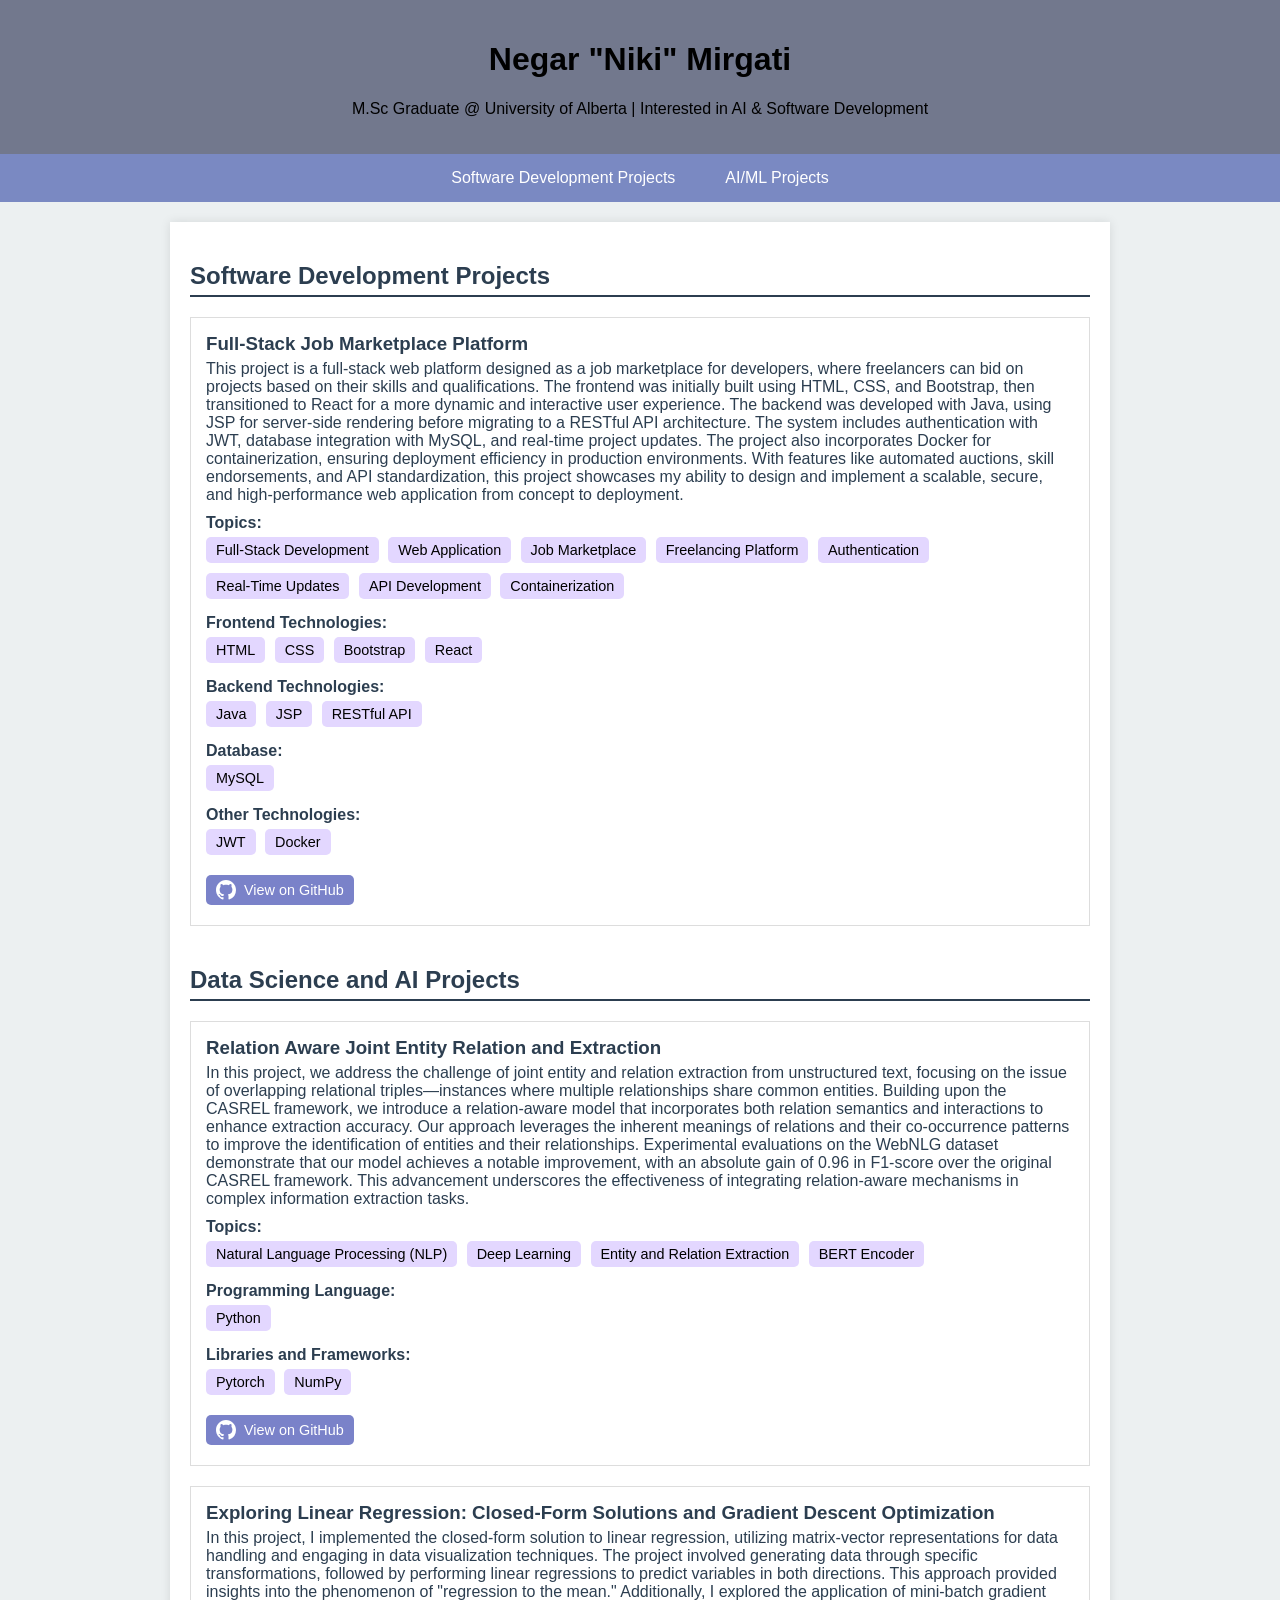
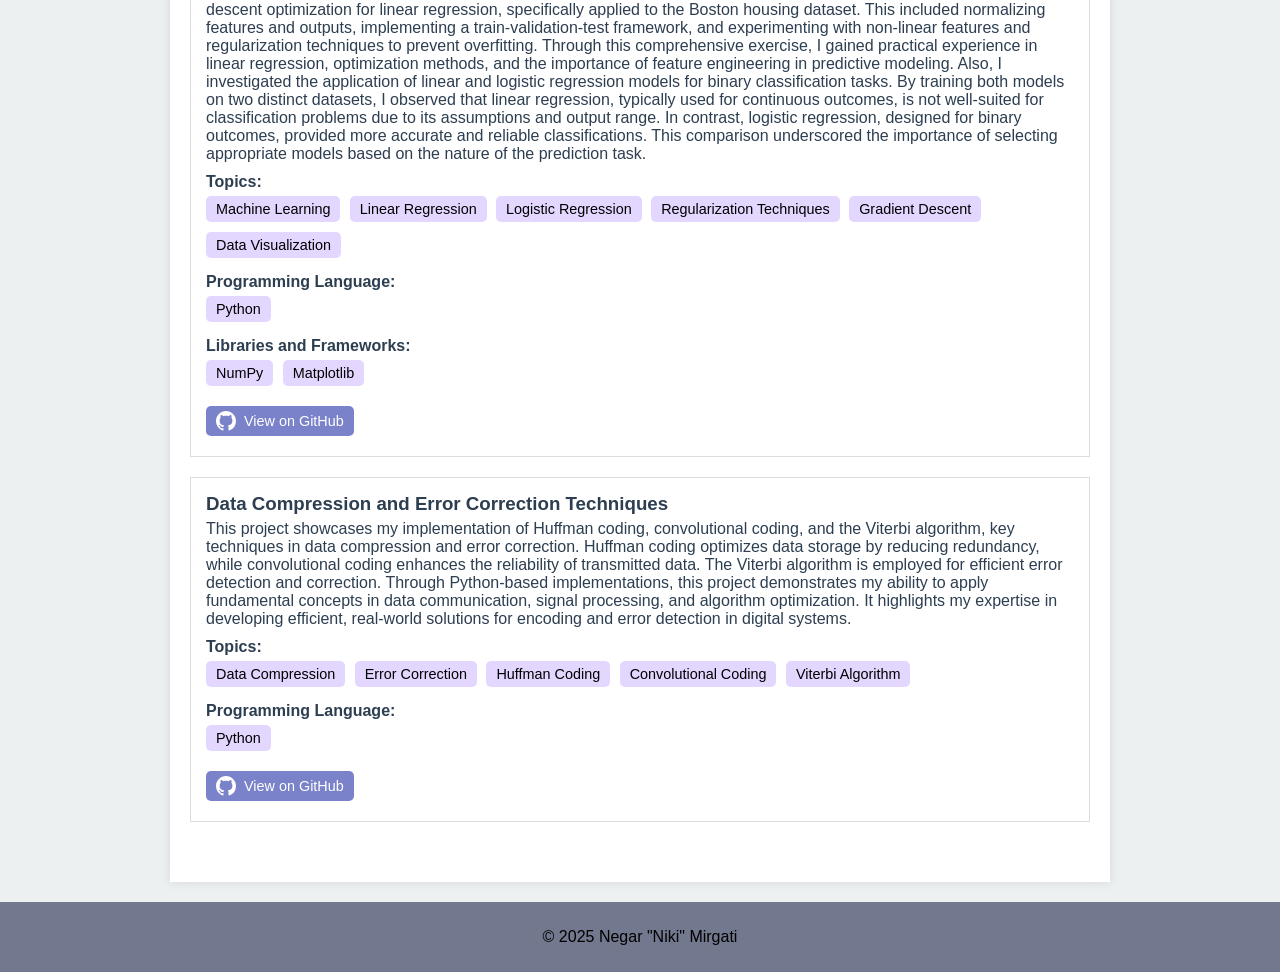
==== index.html @ 9c39ebf2 "Add more description to ML project" ====
<!DOCTYPE html>
<html lang="en">
<link rel="stylesheet" type="text/css" href="css/style.css">
<head>
    <meta charset="UTF-8">
    <meta name="viewport" content="width=device-width, initial-scale=1.0">
    <title>Negar "Niki" Mirgati - Portfolio</title>
</head>
<body>
    <header>
        <h1>Negar "Niki" Mirgati</h1>
        <p>M.Sc Graduate @ University of Alberta | Interested in AI & Software Development</p>
    </header>
    <nav>
        <a href="#software-development">Software Development Projects</a>
        <a href="#ai-ml">AI/ML Projects</a>
    </nav>
    <div class="container" id="software-development">
        <div class="category">
            <h2>Software Development Projects</h2>
            <!-- Full-Stack Job Marketplace Platform Project -->
            <div class="project">
                <h3>Full-Stack Job Marketplace Platform</h3>
                <p>This project is a full-stack web platform designed as a job marketplace for developers, where freelancers can bid on projects based on their skills and qualifications. The frontend was initially built using HTML, CSS, and Bootstrap, then transitioned to React for a more dynamic and interactive user experience. The backend was developed with Java, using JSP for server-side rendering before migrating to a RESTful API architecture. The system includes authentication with JWT, database integration with MySQL, and real-time project updates. The project also incorporates Docker for containerization, ensuring deployment efficiency in production environments. With features like automated auctions, skill endorsements, and API standardization, this project showcases my ability to design and implement a scalable, secure, and high-performance web application from concept to deployment.</p>
                <div class="tags">
                    <div class="tag-category">Topics:</div>
                    <span class="tag">Full-Stack Development</span>
                    <span class="tag">Web Application</span>
                    <span class="tag">Job Marketplace</span>
                    <span class="tag">Freelancing Platform</span>
                    <span class="tag">Authentication</span>
                    <span class="tag">Real-Time Updates</span>
                    <span class="tag">API Development</span>
                    <span class="tag">Containerization</span>
                </div>
                <div class="tags">
                    <div class="tag-category">Frontend Technologies:</div>
                    <span class="tag">HTML</span>
                    <span class="tag">CSS</span>
                    <span class="tag">Bootstrap</span>
                    <span class="tag">React</span>
                </div>
                <div class="tags">
                    <div class="tag-category">Backend Technologies:</div>
                    <span class="tag">Java</span>
                    <span class="tag">JSP</span>
                    <span class="tag">RESTful API</span>
                </div>
                <div class="tags">
                    <div class="tag-category">Database:</div>
                    <span class="tag">MySQL</span>
                </div>
                <div class="tags">
                    <div class="tag-category">Other Technologies:</div>
                    <span class="tag">JWT</span>
                    <span class="tag">Docker</span>
                </div>
                <p>
                    <button class="github-button" onclick="window.open('https://github.com/NegarMirgati/JobOonja_Webapp', '_blank')">
                        <svg class="github-icon" xmlns="http://www.w3.org/2000/svg" viewBox="0 0 16 16" aria-hidden="true">
                            <path d="M8 0C3.58 0 0 3.58 0 8c0 3.54 2.29 6.53 5.47 7.59.4.07.55-.17.55-.38 0-.19-.01-.82-.01-1.49-2.01.37-2.53-.49-2.69-.94-.09-.23-.48-.94-.82-1.13-.28-.15-.68-.52-.01-.53.63-.01 1.08.58 1.23.82.72 1.21 1.87.87 2.33.66.07-.52.28-.87.51-1.07-1.78-.2-3.64-.89-3.64-3.95 0-.87.31-1.59.82-2.15-.08-.2-.36-1.02.08-2.12 0 0 .67-.21 2.2.82.64-.18 1.32-.27 2-.27s1.36.09 2 .27c1.53-1.04 2.2-.82 2.2-.82.44 1.1.16 1.92.08 2.12.51.56.82 1.27.82 2.15 0 3.07-1.87 3.75-3.65 3.95.29.25.54.73.54 1.48 0 1.07-.01 1.93-.01 2.2 0 .21.15.46.55.38A8.013 8.013 0 0016 8c0-4.42-3.58-8-8-8z"></path>
                        </svg>
                        View on GitHub
                    </button>
                </p>
            </div>
            <!-- Add more Software Development projects as needed -->
        </div>
        <div class="category" id="ai-ml">
            <h2>Data Science and AI Projects</h2>
            <div class="project">
                <h3>Relation Aware Joint Entity Relation and Extraction</h3>
                <p>In this project, we address the challenge of joint entity and relation extraction from unstructured text, focusing on the issue of overlapping relational triples—instances where multiple relationships share common entities. Building upon the CASREL framework, we introduce a relation-aware model that incorporates both relation semantics and interactions to enhance extraction accuracy. Our approach leverages the inherent meanings of relations and their co-occurrence patterns to improve the identification of entities and their relationships. Experimental evaluations on the WebNLG dataset demonstrate that our model achieves a notable improvement, with an absolute gain of 0.96 in F1-score over the original CASREL framework. This advancement underscores the effectiveness of integrating relation-aware mechanisms in complex information extraction tasks.</p>
                <div class="tags">
                    <div class="tag-category">Topics:</div>
                    <span class="tag">Natural Language Processing (NLP)</span>
                    <span class="tag">Deep Learning</span>
                    <span class="tag">Entity and Relation Extraction</span>
                    <span class="tag">BERT Encoder</span>
                </div>
                <div class="tags">
                    <div class="tag-category">Programming Language:</div>
                    <span class="tag">Python</span>
                </div>
                <div class="tags">
                    <div class="tag-category">Libraries and Frameworks:</div>
                    <span class="tag">Pytorch</span>
                    <span class="tag">NumPy</span>
                </div>
                <p>
                    <button class="github-button" onclick="window.open('https://github.com/MhmDSmdi/Relation-Aware-Joint-Entity-Detection-and-Relation-Extraction', '_blank')">
                        <svg class="github-icon" xmlns="http://www.w3.org/2000/svg" viewBox="0 0 16 16" aria-hidden="true">
                            <path d="M8 0C3.58 0 0 3.58 0 8c0 3.54 2.29 6.53 5.47 7.59.4.07.55-.17.55-.38 0-.19-.01-.82-.01-1.49-2.01.37-2.53-.49-2.69-.94-.09-.23-.48-.94-.82-1.13-.28-.15-.68-.52-.01-.53.63-.01 1.08.58 1.23.82.72 1.21 1.87.87 2.33.66.07-.52.28-.87.51-1.07-1.78-.2-3.64-.89-3.64-3.95 0-.87.31-1.59.82-2.15-.08-.2-.36-1.02.08-2.12 0 0 .67-.21 2.2.82.64-.18 1.32-.27 2-.27s1.36.09 2 .27c1.53-1.04 2.2-.82 2.2-.82.44 1.1.16 1.92.08 2.12.51.56.82 1.27.82 2.15 0 3.07-1.87 3.75-3.65 3.95.29.25.54.73.54 1.48 0 1.07-.01 1.93-.01 2.2 0 .21.15.46.55.38A8.013 8.013 0 0016 8c0-4.42-3.58-8-8-8z"></path>
                        </svg>
                        View on GitHub
                    </button>
                </p>
            </div>
            <div class="project">
                <h3>Exploring Linear Regression: Closed-Form Solutions and Gradient Descent Optimization</h3>
                <p>In this project, I implemented the closed-form solution to linear regression, utilizing matrix-vector representations for data handling and engaging in data visualization techniques. The project involved generating data through specific transformations, followed by performing linear regressions to predict variables in both directions. This approach provided insights into the phenomenon of "regression to the mean." Additionally, I explored the application of mini-batch gradient descent optimization for linear regression, specifically applied to the Boston housing dataset. This included normalizing features and outputs, implementing a train-validation-test framework, and experimenting with non-linear features and regularization techniques to prevent overfitting. Through this comprehensive exercise, I gained practical experience in linear regression, optimization methods, and the importance of feature engineering in predictive modeling.

                Also, I investigated the application of linear and logistic regression models for binary classification tasks. By training both models on two distinct datasets, I observed that linear regression, typically used for continuous outcomes, is not well-suited for classification problems due to its assumptions and output range. In contrast, logistic regression, designed for binary outcomes, provided more accurate and reliable classifications. This comparison underscored the importance of selecting appropriate models based on the nature of the prediction task. 

                </p>
                <div class="tags">
                    <div class="tag-category">Topics:</div>
                    <span class="tag"> Machine Learning </span>
                    <span class="tag">Linear Regression</span>
                    <span class="tag">Logistic Regression</span>
                    <span class="tag">Regularization Techniques</span>
                    <span class="tag">Gradient Descent</span>
                    <span class="tag">Data Visualization</span>
                </div>
                <div class="tags">
                    <div class="tag-category">Programming Language:</div>
                    <span class="tag">Python</span>
                </div>
                <div class="tags">
                    <div class="tag-category">Libraries and Frameworks:</div>
                    <span class="tag">NumPy</span>
                    <span class="tag">Matplotlib</span>
                </div>
                <p>
                    <button class="github-button" onclick="window.open('https://github.com/NegarMirgati/CMPUT-566-Assingments/', '_blank')">
                        <svg class="github-icon" xmlns="http://www.w3.org/2000/svg" viewBox="0 0 16 16" aria-hidden="true">
                            <path d="M8 0C3.58 0 0 3.58 0 8c0 3.54 2.29 6.53 5.47 7.59.4.07.55-.17.55-.38 0-.19-.01-.82-.01-1.49-2.01.37-2.53-.49-2.69-.94-.09-.23-.48-.94-.82-1.13-.28-.15-.68-.52-.01-.53.63-.01 1.08.58 1.23.82.72 1.21 1.87.87 2.33.66.07-.52.28-.87.51-1.07-1.78-.2-3.64-.89-3.64-3.95 0-.87.31-1.59.82-2.15-.08-.2-.36-1.02.08-2.12 0 0 .67-.21 2.2.82.64-.18 1.32-.27 2-.27s1.36.09 2 .27c1.53-1.04 2.2-.82 2.2-.82.44 1.1.16 1.92.08 2.12.51.56.82 1.27.82 2.15 0 3.07-1.87 3.75-3.65 3.95.29.25.54.73.54 1.48 0 1.07-.01 1.93-.01 2.2 0 .21.15.46.55.38A8.013 8.013 0 0016 8c0-4.42-3.58-8-8-8z"></path>
                        </svg>
                        View on GitHub
                    </button>
                </p>
            </div>
            <!-- Data Compression and Error Correction Techniques Project -->
            <div class="project">
                <h3>Data Compression and Error Correction Techniques</h3>
                <p>This project showcases my implementation of Huffman coding, convolutional coding, and the Viterbi algorithm, key techniques in data compression and error correction. Huffman coding optimizes data storage by reducing redundancy, while convolutional coding enhances the reliability of transmitted data. The Viterbi algorithm is employed for efficient error detection and correction. Through Python-based implementations, this project demonstrates my ability to apply fundamental concepts in data communication, signal processing, and algorithm optimization. It highlights my expertise in developing efficient, real-world solutions for encoding and error detection in digital systems.</p>
                <div class="tags">
                    <div class="tag-category">Topics:</div>
                    <span class="tag">Data Compression</span>
                    <span class="tag">Error Correction</span>
                    <span class="tag">Huffman Coding</span>
                    <span class="tag">Convolutional Coding</span>
                    <span class="tag">Viterbi Algorithm</span>
                </div>
                <div class="tags">
                    <div class="tag-category">Programming Language:</div>
                    <span class="tag">Python</span>
                </div>
                <p>
                    <button class="github-button" onclick="window.open('https://github.com/NegarMirgati/CodingAndErrorDetection', '_blank')">
                        <svg class="github-icon" xmlns="http://www.w3.org/2000/svg" viewBox="0 0 16 16" aria-hidden="true">
                            <path d="M8 0C3.58 0 0 3.58 0 8c0 3.54 2.29 6.53 5.47 7.59.4.07.55-.17.55-.38 0-.19-.01-.82-.01-1.49-2.01.37-2.53-.49-2.69-.94-.09-.23-.48-.94-.82-1.13-.28-.15-.68-.52-.01-.53.63-.01 1.08.58 1.23.82.72 1.21 1.87.87 2.33.66.07-.52.28-.87.51-1.07-1.78-.2-3.64-.89-3.64-3.95 0-.87.31-1.59.82-2.15-.08-.2-.36-1.02.08-2.12 0 0 .67-.21 2.2.82.64-.18 1.32-.27 2-.27s1.36.09 2 .27c1.53-1.04 2.2-.82 2.2-.82.44 1.1.16 1.92.08 2.12.51.56.82 1.27.82 2.15 0 3.07-1.87 3.75-3.65 3.95.29.25.54.73.54 1.48 0 1.07-.01 1.93-.01 2.2 0 .21.15.46.55.38A8.013 8.013 0 0016 8c0-4.42-3.58-8-8-8z"></path>
                        </svg>
                        View on GitHub
                    </button>
                </p>
            </div>
            <!-- Add more Data Science and AI projects as needed -->
        </div>
    </div>
    <footer>
        <p>&copy; 2025 Negar "Niki" Mirgati</p>
    </footer>
</body>
---- css/style.css ----
:root {
    --primary-color: #2c3e50; /* Dark Blue */
    --secondary-color: #fffff; 
    --accent-color: #7a892c; /* Ebony */
    --background-color: #ecf0f1; /* Light Gray */
    --text-color: #2c3e50; /* Dark Blue */
    --header-background-color: #72788d; /* Darker Blue */
    --footer-background-color: #72788d; /* Dark Blue */
    --project-background: #ffffff; /* White */
    --tag-background: #e3d7ff; /* Teal */
    --tag-text-color: #000000; /* White */
}

body {
    font-family: Arial, sans-serif;
    margin: 0;
    padding: 0;
    background-color: var(--background-color);
    color: var(--text-color);
}
header {
    background-color: var(--header-background-color);
    color: var(--tag-text-color);
    text-align: center;
    padding: 20px;
}
nav {
    background-color: #7a89c2;
    color: white;
    display: flex;
    justify-content: center;
    padding: 10px;
}
nav a {
    color: white;
    text-decoration: none;
    margin: 0 15px;
    padding: 5px 10px;
    border-radius: 5px;
    transition: background-color 0.3s;
}
nav a:hover {
    background-color: #555;
}
.container {
    max-width: 900px;
    margin: 20px auto;
    padding: 20px;
    background-color: var(--project-background);
    box-shadow: 0px 0px 10px rgba(0, 0, 0, 0.1);
}
.category {
    margin-bottom: 40px;
}
.category h2 {
    border-bottom: 2px solid var(--primary-color);
    padding-bottom: 5px;
    color: var(--primary-color);
}
.project {
    margin-bottom: 20px;
    padding: 15px;
    border: 1px solid #ddd;
    background-color: var(--project-background);
}
.project h3 {
    margin: 0;
    color: var(--primary-color);
}
.project p {
    margin: 5px 0;
}
.tags {
    margin: 10px 0;
}
.tag-category {
    font-weight: bold;
    margin-top: 10px;
    color: var(--secondary-color);
}
.tag {
    display: inline-block;
    background-color: var(--tag-background);
    color: var(--tag-text-color);
    padding: 5px 10px;
    margin: 5px 5px 5px 0;
    border-radius: 5px;
    font-size: 0.9em;
}
footer {
    background-color: var(--footer-background-color);
    color: var(--tag-text-color);
    text-align: center;
    padding: 10px;
    margin-top: 20px;
}
a {
    color: var(--accent-color);
    text-decoration: none;
}
a:hover {
    text-decoration: underline;
}
.github-button {
    display: inline-flex;
    align-items: center;
    background-color: #7a82c9; /* Custom color */
    color: #ffffff; /* White text */
    border: none;
    padding: 5px 10px;
    margin-top: 5px;
    border-radius: 5px;
    font-size: 0.9em;
    cursor: pointer;
    transition: background-color 0.3s ease;
}

.github-button:hover {
    background-color: #5e66a3; /* Slightly darker shade for hover effect */
}

.github-icon {
    width: 20px;
    height: 20px;
    margin-right: 8px;
    fill: currentColor;
}
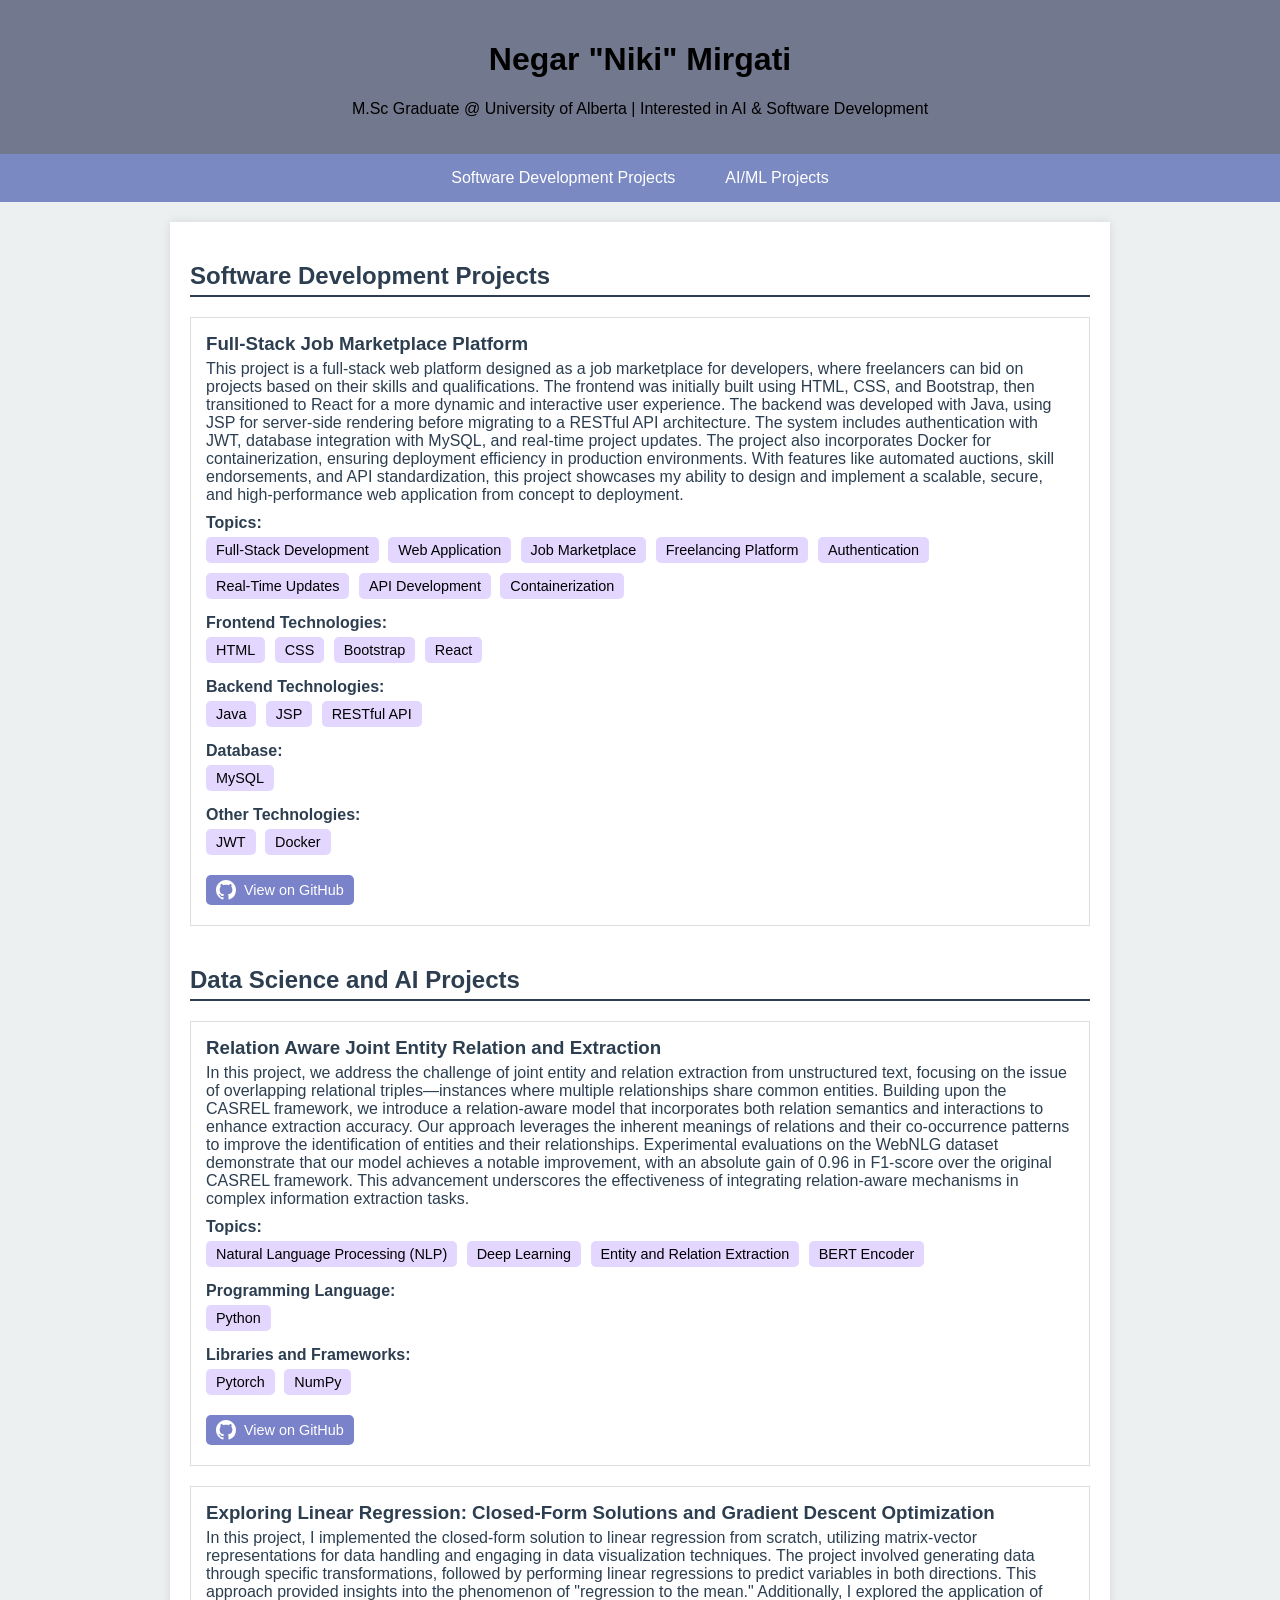
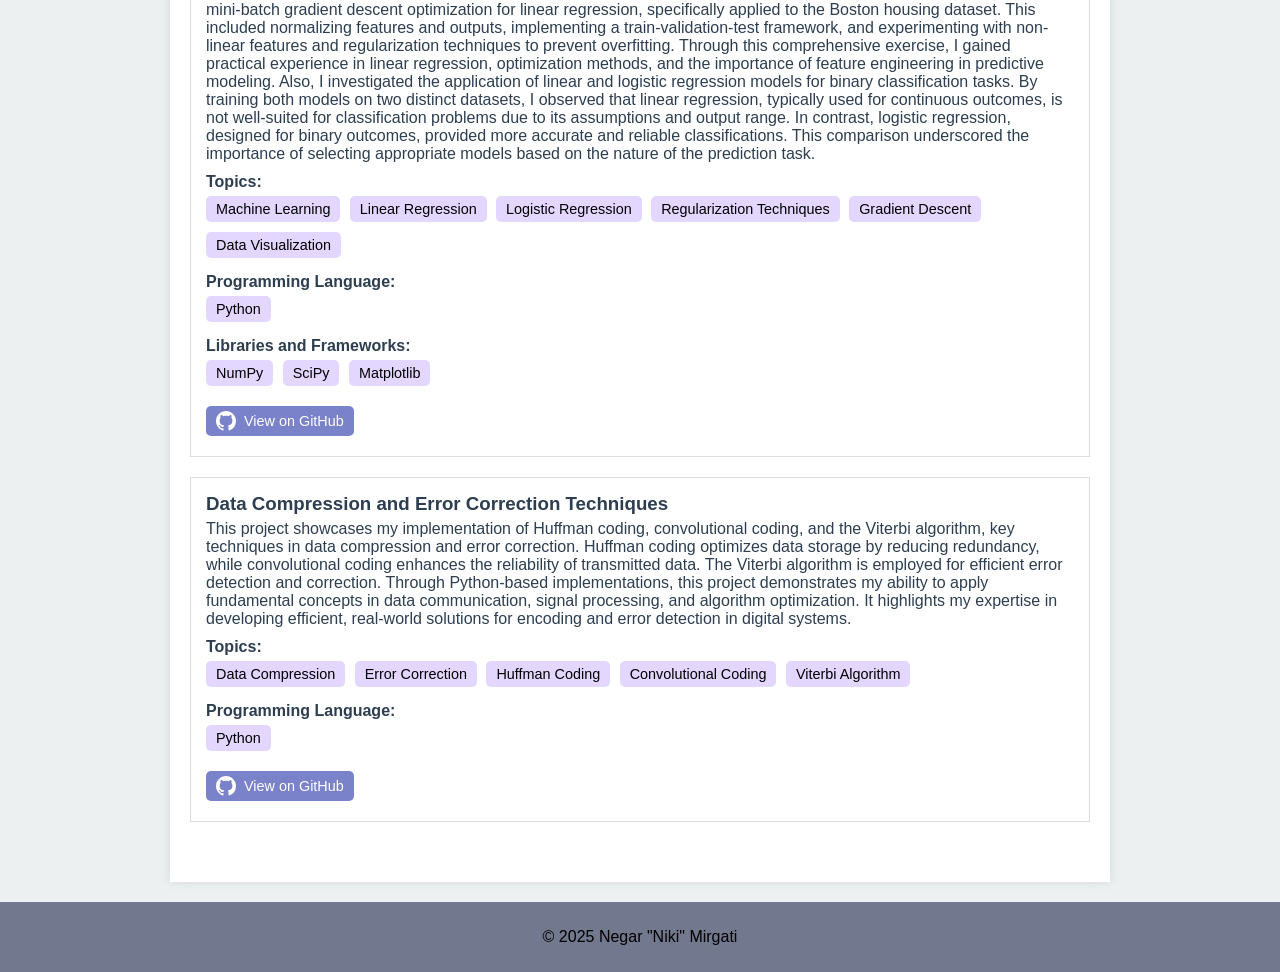
==== commit 5f95a78e: "Add more description to ML project" ====
--- a/index.html
+++ b/index.html
@@ -98,7 +98,7 @@
             </div>
             <div class="project">
                 <h3>Exploring Linear Regression: Closed-Form Solutions and Gradient Descent Optimization</h3>
-                <p>In this project, I implemented the closed-form solution to linear regression, utilizing matrix-vector representations for data handling and engaging in data visualization techniques. The project involved generating data through specific transformations, followed by performing linear regressions to predict variables in both directions. This approach provided insights into the phenomenon of "regression to the mean." Additionally, I explored the application of mini-batch gradient descent optimization for linear regression, specifically applied to the Boston housing dataset. This included normalizing features and outputs, implementing a train-validation-test framework, and experimenting with non-linear features and regularization techniques to prevent overfitting. Through this comprehensive exercise, I gained practical experience in linear regression, optimization methods, and the importance of feature engineering in predictive modeling.
+                <p>In this project, I implemented the closed-form solution to linear regression from scratch, utilizing matrix-vector representations for data handling and engaging in data visualization techniques. The project involved generating data through specific transformations, followed by performing linear regressions to predict variables in both directions. This approach provided insights into the phenomenon of "regression to the mean." Additionally, I explored the application of mini-batch gradient descent optimization for linear regression, specifically applied to the Boston housing dataset. This included normalizing features and outputs, implementing a train-validation-test framework, and experimenting with non-linear features and regularization techniques to prevent overfitting. Through this comprehensive exercise, I gained practical experience in linear regression, optimization methods, and the importance of feature engineering in predictive modeling.
 
                 Also, I investigated the application of linear and logistic regression models for binary classification tasks. By training both models on two distinct datasets, I observed that linear regression, typically used for continuous outcomes, is not well-suited for classification problems due to its assumptions and output range. In contrast, logistic regression, designed for binary outcomes, provided more accurate and reliable classifications. This comparison underscored the importance of selecting appropriate models based on the nature of the prediction task. 
 
@@ -119,6 +119,7 @@
                 <div class="tags">
                     <div class="tag-category">Libraries and Frameworks:</div>
                     <span class="tag">NumPy</span>
+                    <span class="tag">SciPy</span>
                     <span class="tag">Matplotlib</span>
                 </div>
                 <p>
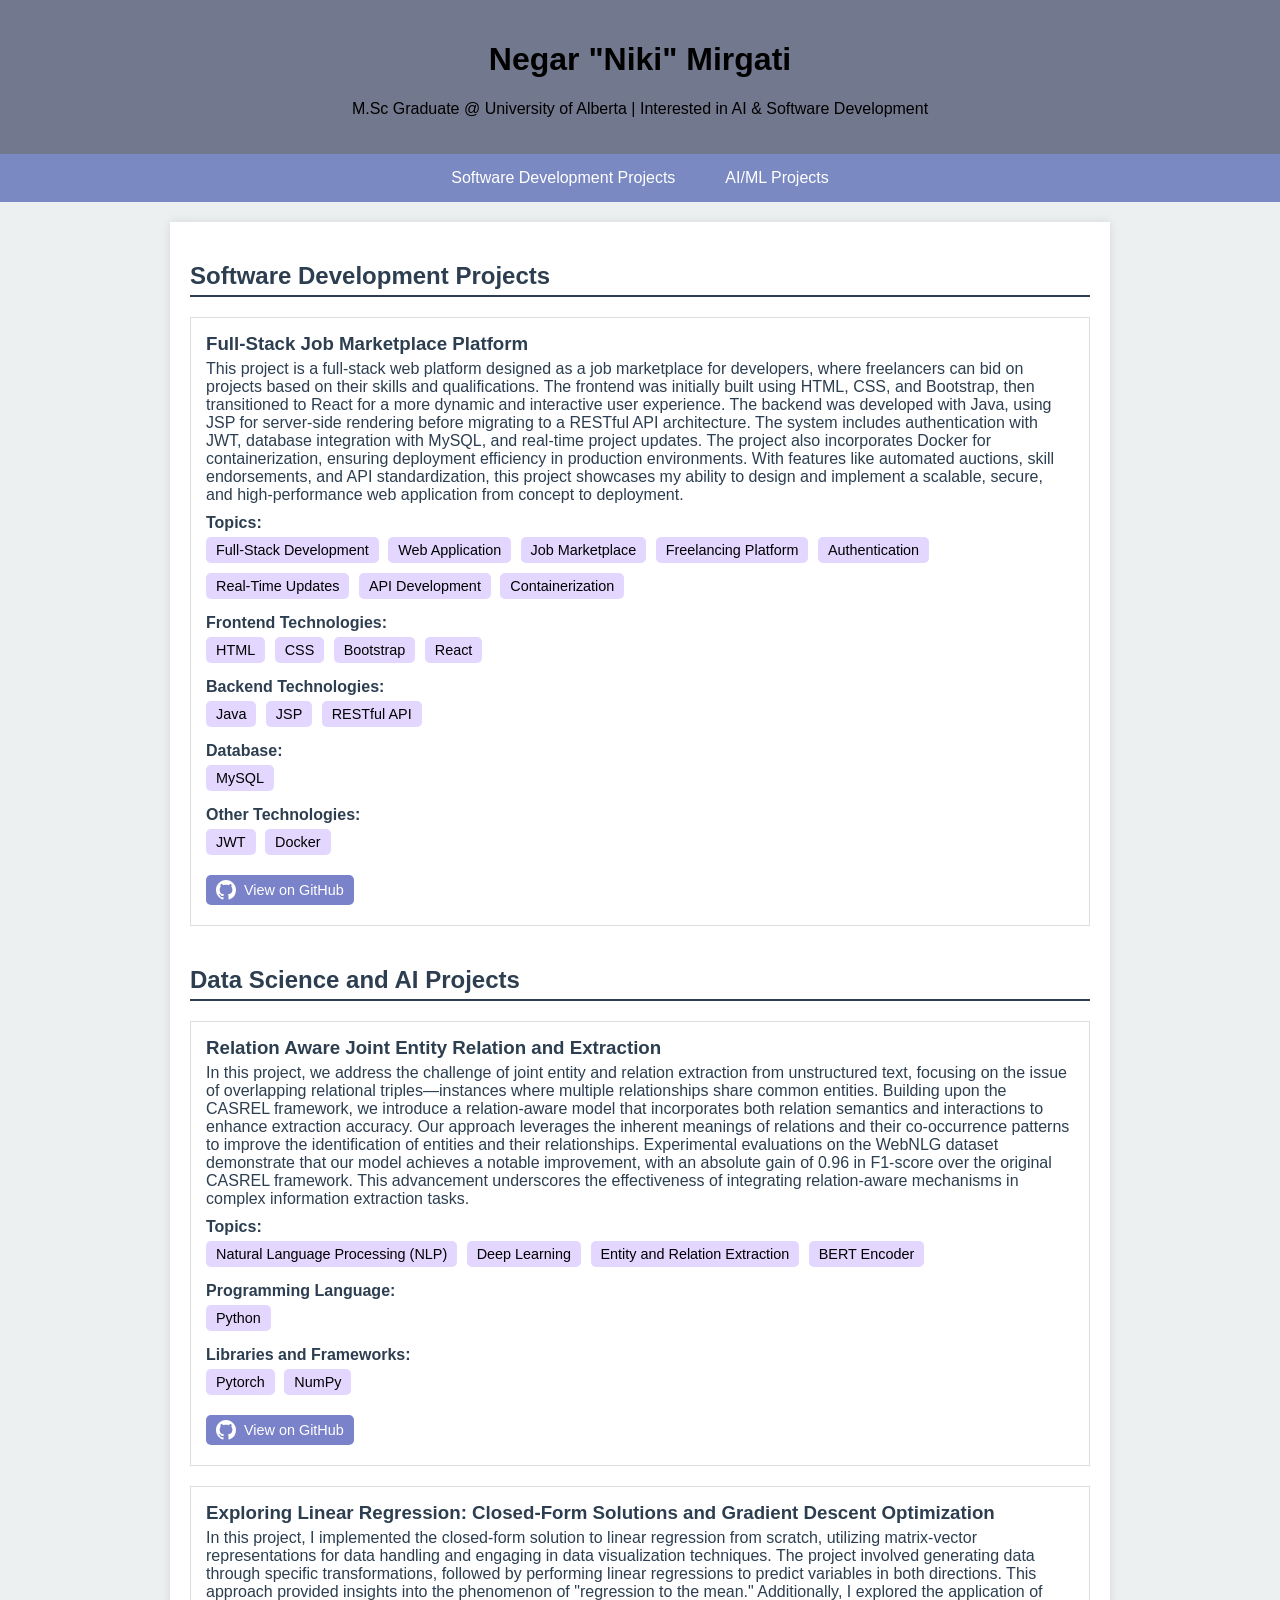
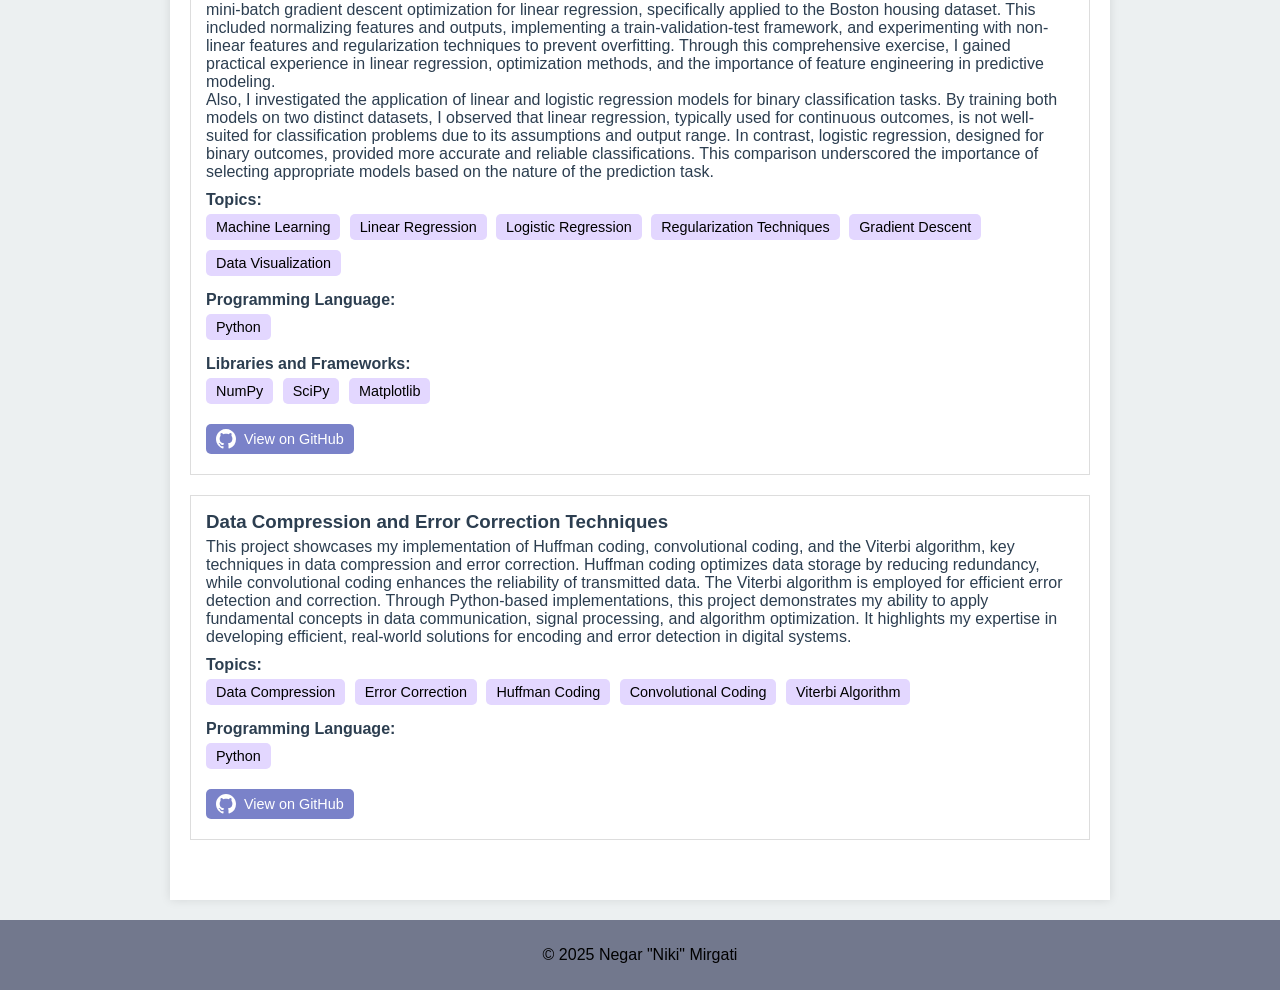
==== commit a938f629: "fix: add newline between two paragraphs of the ML project" ====
--- a/index.html
+++ b/index.html
@@ -98,7 +98,7 @@
             </div>
             <div class="project">
                 <h3>Exploring Linear Regression: Closed-Form Solutions and Gradient Descent Optimization</h3>
-                <p>In this project, I implemented the closed-form solution to linear regression from scratch, utilizing matrix-vector representations for data handling and engaging in data visualization techniques. The project involved generating data through specific transformations, followed by performing linear regressions to predict variables in both directions. This approach provided insights into the phenomenon of "regression to the mean." Additionally, I explored the application of mini-batch gradient descent optimization for linear regression, specifically applied to the Boston housing dataset. This included normalizing features and outputs, implementing a train-validation-test framework, and experimenting with non-linear features and regularization techniques to prevent overfitting. Through this comprehensive exercise, I gained practical experience in linear regression, optimization methods, and the importance of feature engineering in predictive modeling.
+                <p>In this project, I implemented the closed-form solution to linear regression from scratch, utilizing matrix-vector representations for data handling and engaging in data visualization techniques. The project involved generating data through specific transformations, followed by performing linear regressions to predict variables in both directions. This approach provided insights into the phenomenon of "regression to the mean." Additionally, I explored the application of mini-batch gradient descent optimization for linear regression, specifically applied to the Boston housing dataset. This included normalizing features and outputs, implementing a train-validation-test framework, and experimenting with non-linear features and regularization techniques to prevent overfitting. Through this comprehensive exercise, I gained practical experience in linear regression, optimization methods, and the importance of feature engineering in predictive modeling. <br/>
 
                 Also, I investigated the application of linear and logistic regression models for binary classification tasks. By training both models on two distinct datasets, I observed that linear regression, typically used for continuous outcomes, is not well-suited for classification problems due to its assumptions and output range. In contrast, logistic regression, designed for binary outcomes, provided more accurate and reliable classifications. This comparison underscored the importance of selecting appropriate models based on the nature of the prediction task. 
 
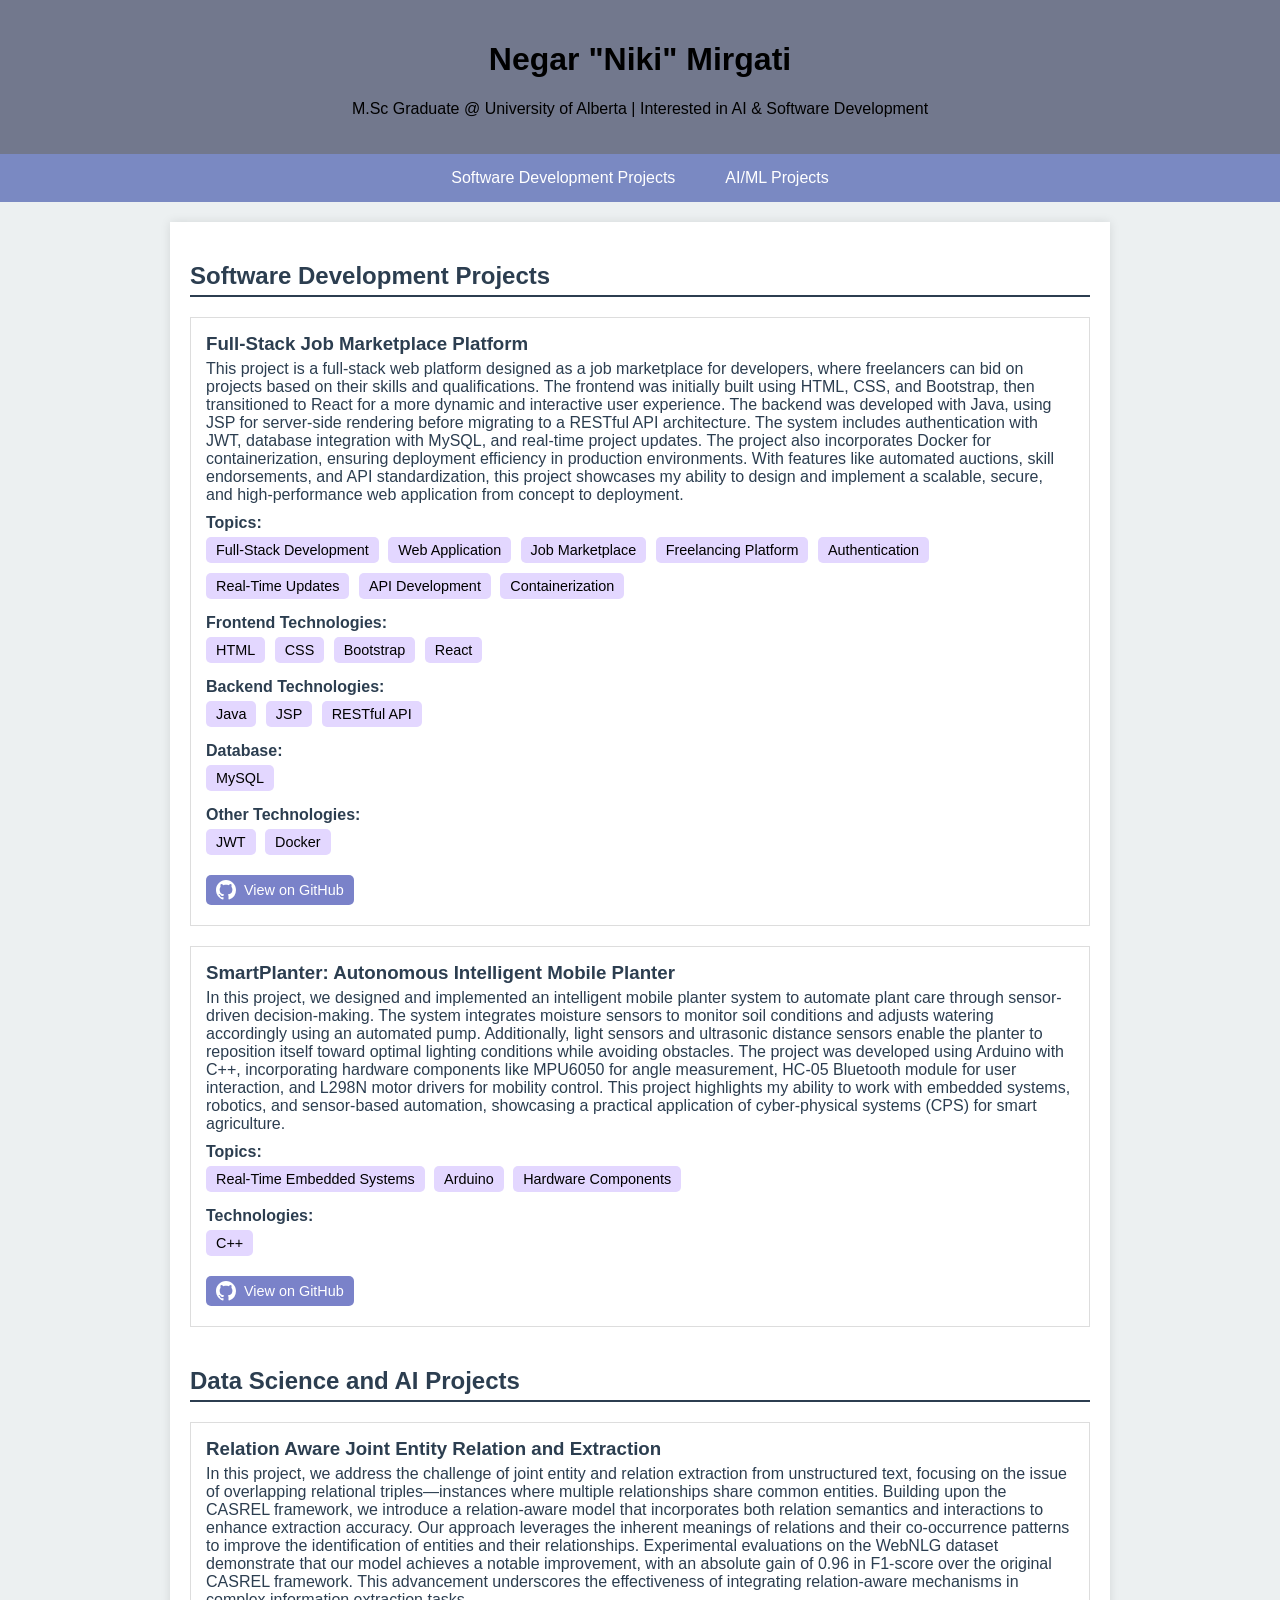
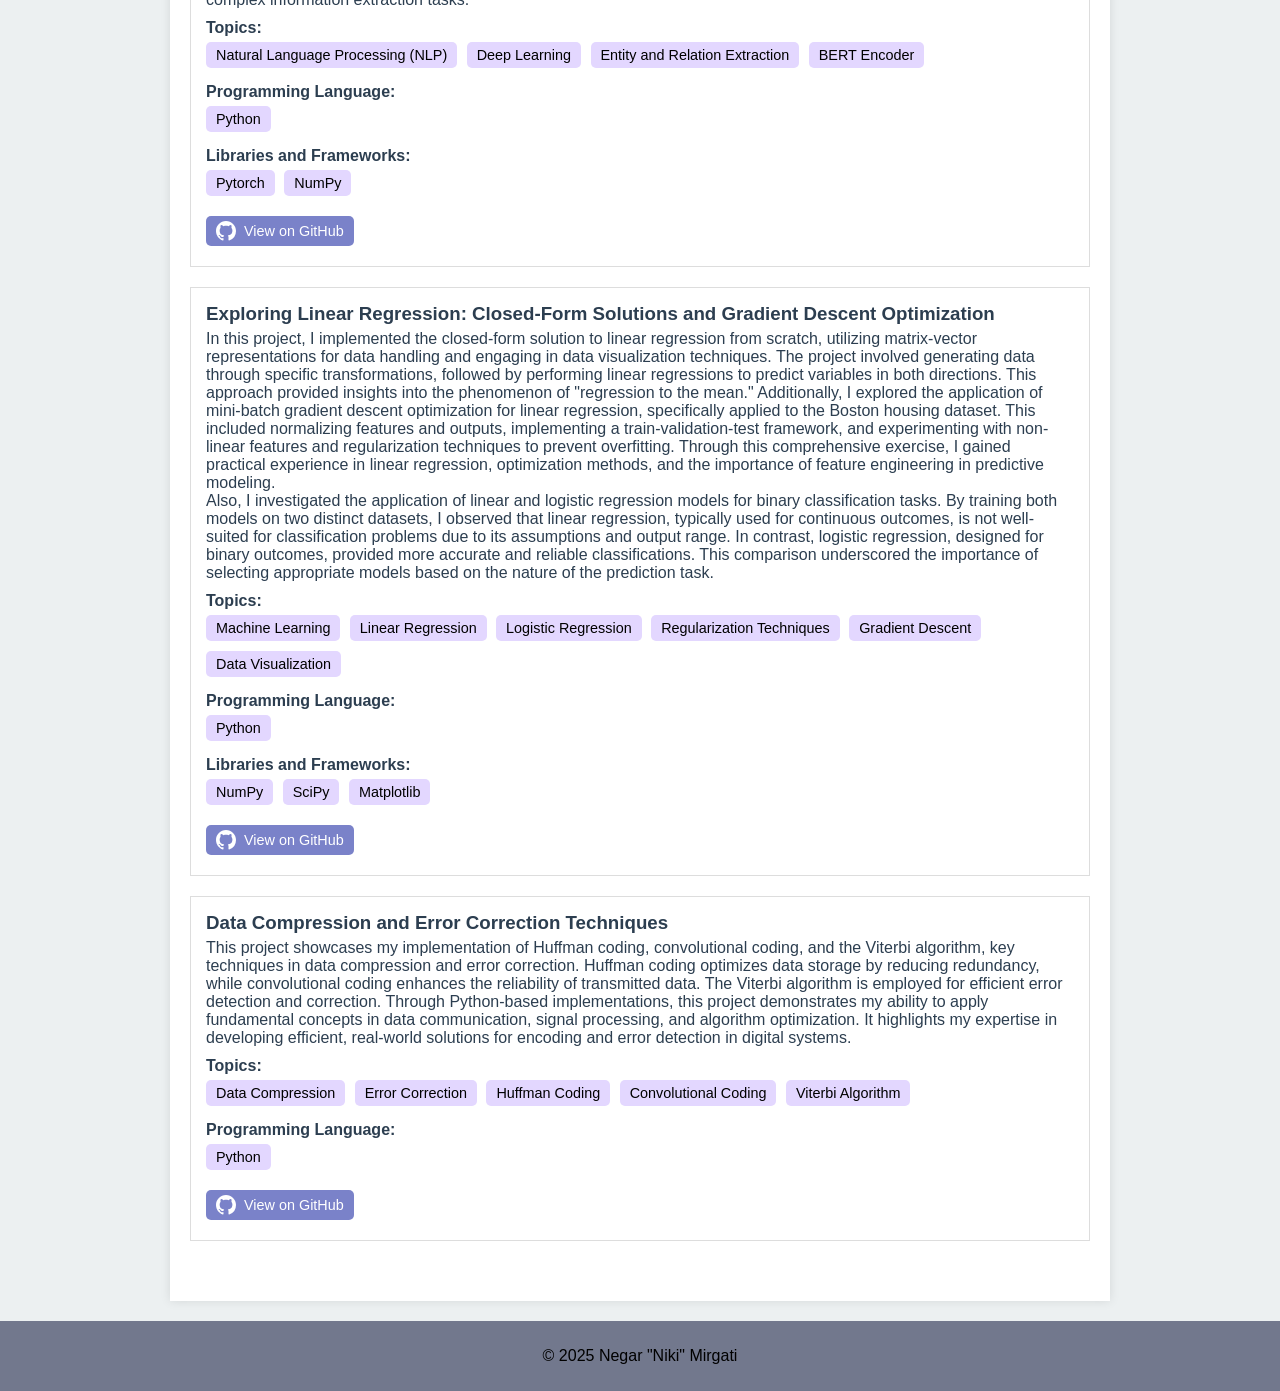
==== commit c1260764: "feat: add Arduino project" ====
--- a/index.html
+++ b/index.html
@@ -57,6 +57,32 @@
                 </div>
                 <p>
                     <button class="github-button" onclick="window.open('https://github.com/NegarMirgati/JobOonja_Webapp', '_blank')">
+                        <svg class="github-icon" xmlns="http://www.w3.org/2000/svg" viewBox="0 0 16 16" aria-hidden="true">
+                            <path d="M8 0C3.58 0 0 3.58 0 8c0 3.54 2.29 6.53 5.47 7.59.4.07.55-.17.55-.38 0-.19-.01-.82-.01-1.49-2.01.37-2.53-.49-2.69-.94-.09-.23-.48-.94-.82-1.13-.28-.15-.68-.52-.01-.53.63-.01 1.08.58 1.23.82.72 1.21 1.87.87 2.33.66.07-.52.28-.87.51-1.07-1.78-.2-3.64-.89-3.64-3.95 0-.87.31-1.59.82-2.15-.08-.2-.36-1.02.08-2.12 0 0 .67-.21 2.2.82.64-.18 1.32-.27 2-.27s1.36.09 2 .27c1.53-1.04 2.2-.82 2.2-.82.44 1.1.16 1.92.08 2.12.51.56.82 1.27.82 2.15 0 3.07-1.87 3.75-3.65 3.95.29.25.54.73.54 1.48 0 1.07-.01 1.93-.01 2.2 0 .21.15.46.55.38A8.013 8.013 0 0016 8c0-4.42-3.58-8-8-8z"></path>
+                        </svg>
+                        View on GitHub
+                    </button>
+                </p>
+            </div>
+            <div class="project">
+                <h3>SmartPlanter: Autonomous Intelligent Mobile Planter</h3>
+                <p>In this project, we designed and implemented an intelligent mobile planter system to automate plant care through sensor-driven decision-making. 
+                    The system integrates moisture sensors to monitor soil conditions and adjusts watering accordingly using an automated pump.
+                    Additionally, light sensors and ultrasonic distance sensors enable the planter to reposition itself toward optimal lighting conditions while avoiding obstacles. 
+                    The project was developed using Arduino with C++, incorporating hardware components like MPU6050 for angle measurement, HC-05 Bluetooth module for user interaction, and L298N motor drivers for mobility control. This project highlights my ability to work with embedded systems, robotics, and sensor-based automation, showcasing a practical application of cyber-physical systems (CPS) for smart agriculture.</p>
+                <div class="tags">
+                    <div class="tag-category">Topics:</div>
+                    <span class="tag">Real-Time Embedded Systems</span>
+                    <span class="tag">Arduino</span>
+                    <span class="tag">Hardware Components</span>
+
+                </div>
+                <div class="tags">
+                    <div class="tag-category">Technologies:</div>
+                    <span class="tag">C++</span>
+                </div>
+                <p>
+                    <button class="github-button" onclick="window.open('https://github.com/NegarMirgati/Light-Seeking-Robot', '_blank')">
                         <svg class="github-icon" xmlns="http://www.w3.org/2000/svg" viewBox="0 0 16 16" aria-hidden="true">
                             <path d="M8 0C3.58 0 0 3.58 0 8c0 3.54 2.29 6.53 5.47 7.59.4.07.55-.17.55-.38 0-.19-.01-.82-.01-1.49-2.01.37-2.53-.49-2.69-.94-.09-.23-.48-.94-.82-1.13-.28-.15-.68-.52-.01-.53.63-.01 1.08.58 1.23.82.72 1.21 1.87.87 2.33.66.07-.52.28-.87.51-1.07-1.78-.2-3.64-.89-3.64-3.95 0-.87.31-1.59.82-2.15-.08-.2-.36-1.02.08-2.12 0 0 .67-.21 2.2.82.64-.18 1.32-.27 2-.27s1.36.09 2 .27c1.53-1.04 2.2-.82 2.2-.82.44 1.1.16 1.92.08 2.12.51.56.82 1.27.82 2.15 0 3.07-1.87 3.75-3.65 3.95.29.25.54.73.54 1.48 0 1.07-.01 1.93-.01 2.2 0 .21.15.46.55.38A8.013 8.013 0 0016 8c0-4.42-3.58-8-8-8z"></path>
                         </svg>
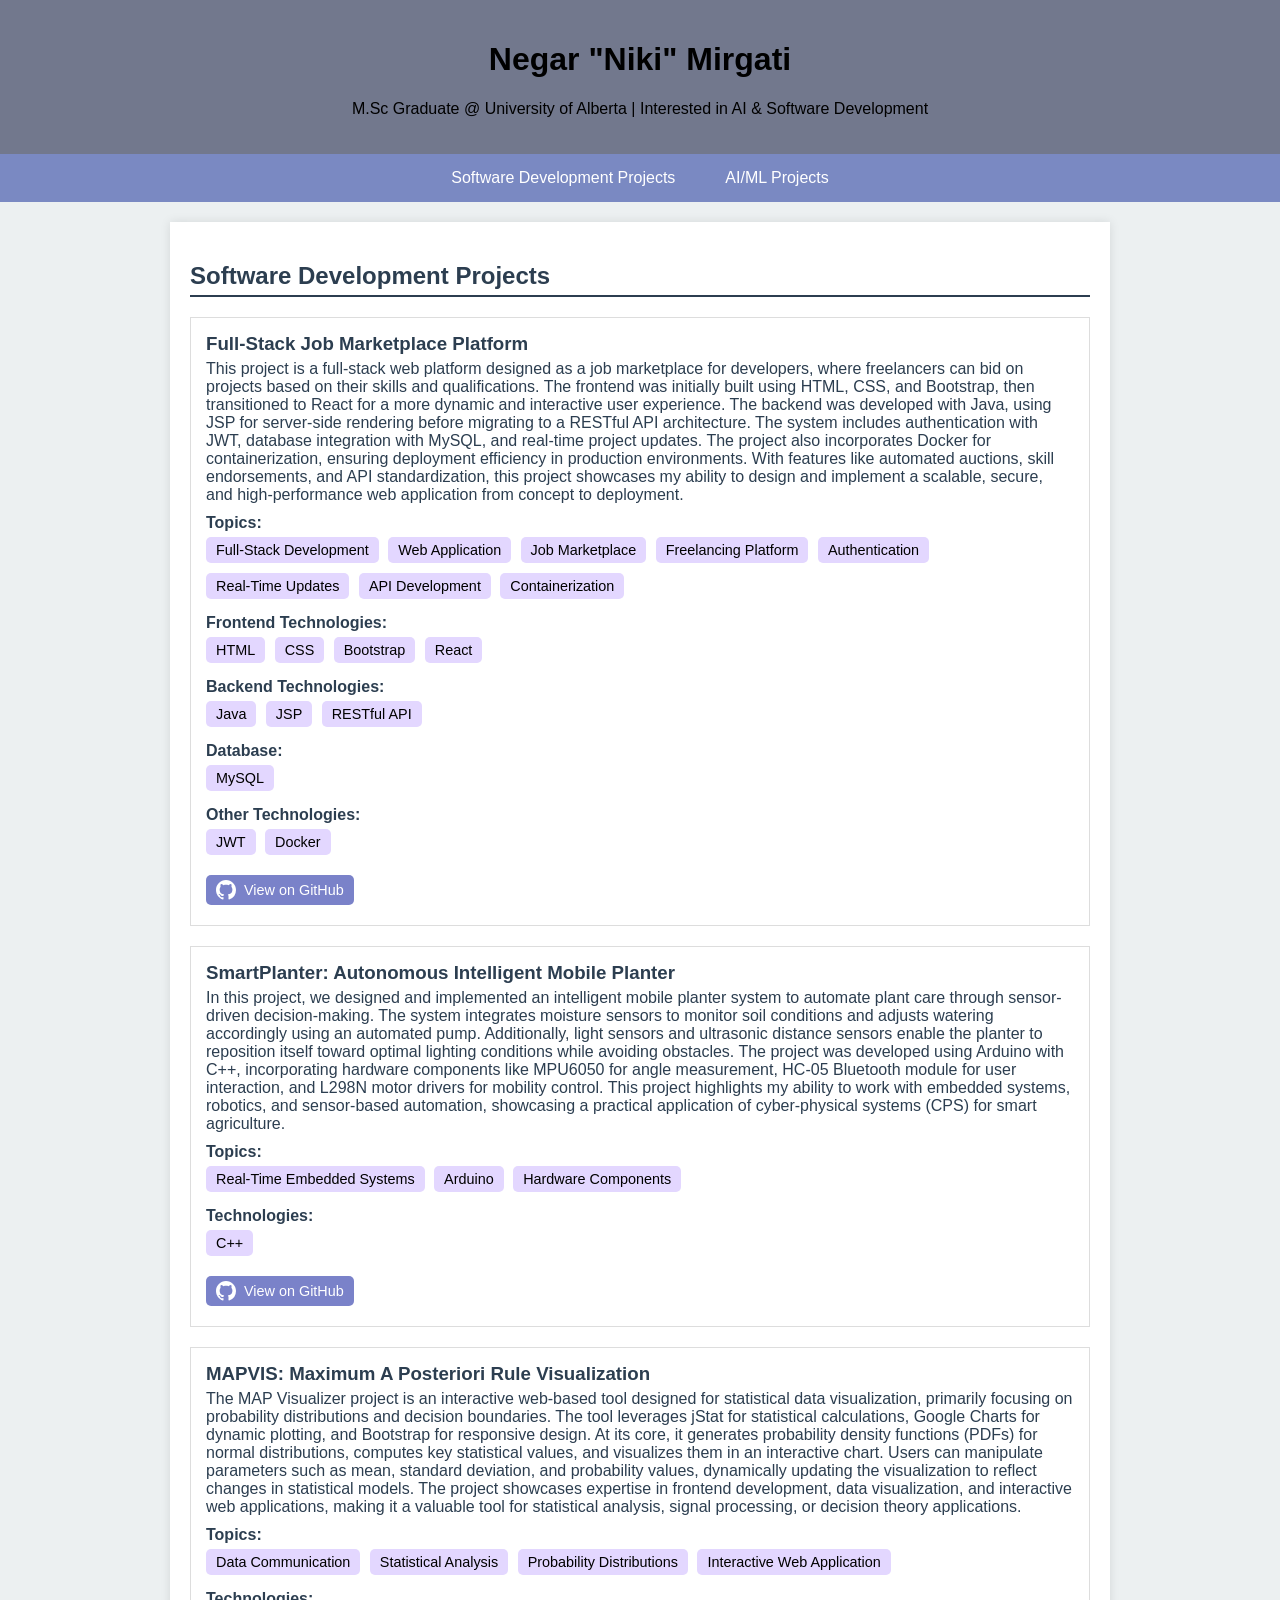
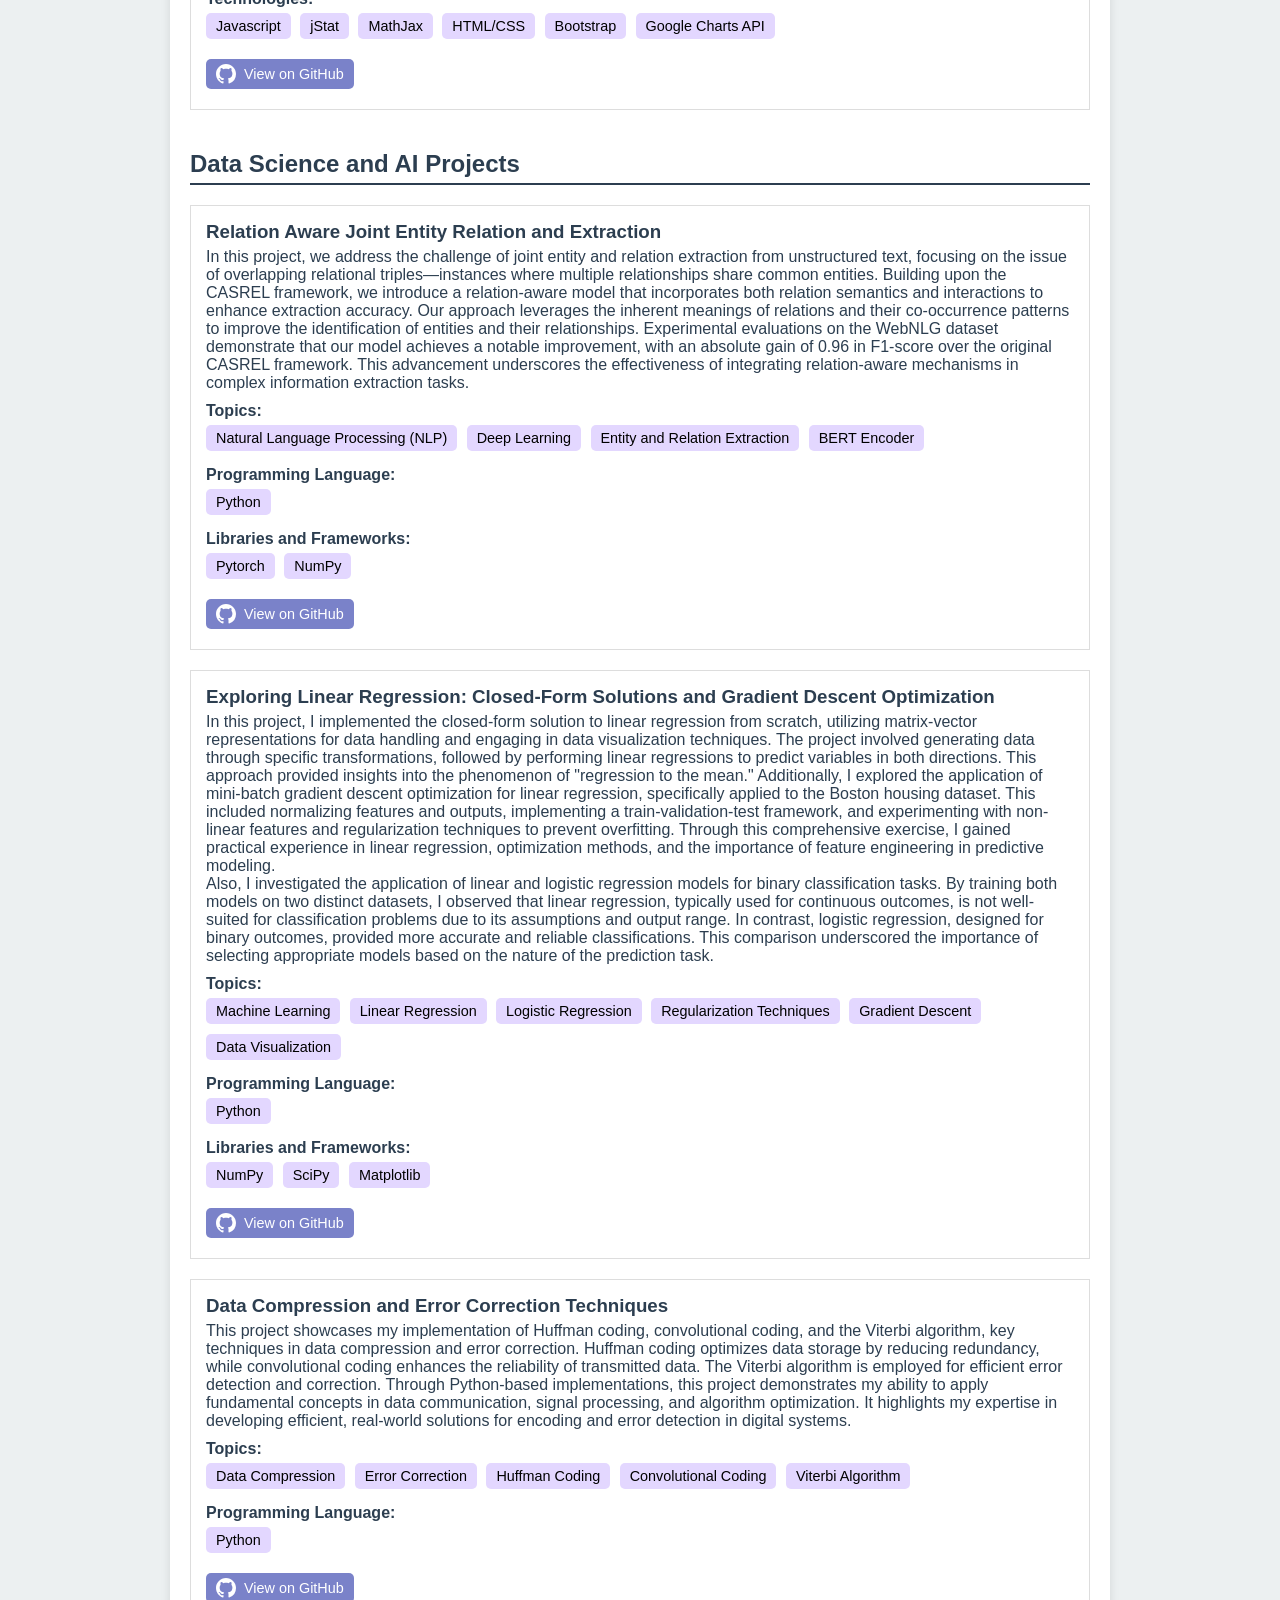
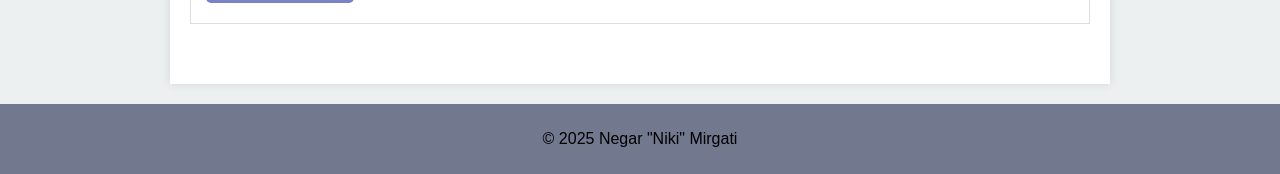
==== commit feac78a6: "feat: add MAPVIS project to Software Dev section" ====
--- a/index.html
+++ b/index.html
@@ -91,7 +91,39 @@
                 </p>
             </div>
             <!-- Add more Software Development projects as needed -->
+        <div class="project">
+            <h3>MAPVIS: Maximum A Posteriori Rule Visualization</h3>
+            <p>The MAP Visualizer project is an interactive web-based tool designed for statistical data visualization, primarily focusing on probability distributions and decision boundaries. The tool leverages jStat for statistical calculations, Google Charts for dynamic plotting, and Bootstrap for responsive design.
+                At its core, it generates probability density functions (PDFs) for normal distributions, computes key statistical values, and visualizes them in an interactive chart. Users can manipulate parameters such as mean, standard deviation, and probability values, dynamically updating the visualization to reflect changes in statistical models.
+                The project showcases expertise in frontend development, data visualization, and interactive web applications, making it a valuable tool for statistical analysis, signal processing, or decision theory applications.</p>
+            <div class="tags">
+                <div class="tag-category">Topics:</div>
+                <span class="tag">Data Communication</span>
+                <span class="tag">Statistical Analysis</span>
+                <span class="tag">Probability Distributions</span>
+                <span class="tag">Interactive Web Application</span>
+
+            </div>
+            <div class="tags">
+                <div class="tag-category">Technologies:</div>
+                <span class="tag">Javascript</span>
+                <span class="tag">jStat</span>
+                <span class="tag">MathJax</span>
+                <span class="tag">HTML/CSS</span>
+                <span class="tag">Bootstrap</span>
+                <span class="tag">Google Charts API</span>
+            </div>
+            <p>
+                <button class="github-button" onclick="window.open('https://github.com/NegarMirgati/Light-Seeking-Robot', '_blank')">
+                    <svg class="github-icon" xmlns="http://www.w3.org/2000/svg" viewBox="0 0 16 16" aria-hidden="true">
+                        <path d="M8 0C3.58 0 0 3.58 0 8c0 3.54 2.29 6.53 5.47 7.59.4.07.55-.17.55-.38 0-.19-.01-.82-.01-1.49-2.01.37-2.53-.49-2.69-.94-.09-.23-.48-.94-.82-1.13-.28-.15-.68-.52-.01-.53.63-.01 1.08.58 1.23.82.72 1.21 1.87.87 2.33.66.07-.52.28-.87.51-1.07-1.78-.2-3.64-.89-3.64-3.95 0-.87.31-1.59.82-2.15-.08-.2-.36-1.02.08-2.12 0 0 .67-.21 2.2.82.64-.18 1.32-.27 2-.27s1.36.09 2 .27c1.53-1.04 2.2-.82 2.2-.82.44 1.1.16 1.92.08 2.12.51.56.82 1.27.82 2.15 0 3.07-1.87 3.75-3.65 3.95.29.25.54.73.54 1.48 0 1.07-.01 1.93-.01 2.2 0 .21.15.46.55.38A8.013 8.013 0 0016 8c0-4.42-3.58-8-8-8z"></path>
+                    </svg>
+                    View on GitHub
+                </button>
+            </p>
         </div>
+        <!-- Add more Software Development projects as needed -->
+    </div>
         <div class="category" id="ai-ml">
             <h2>Data Science and AI Projects</h2>
             <div class="project">
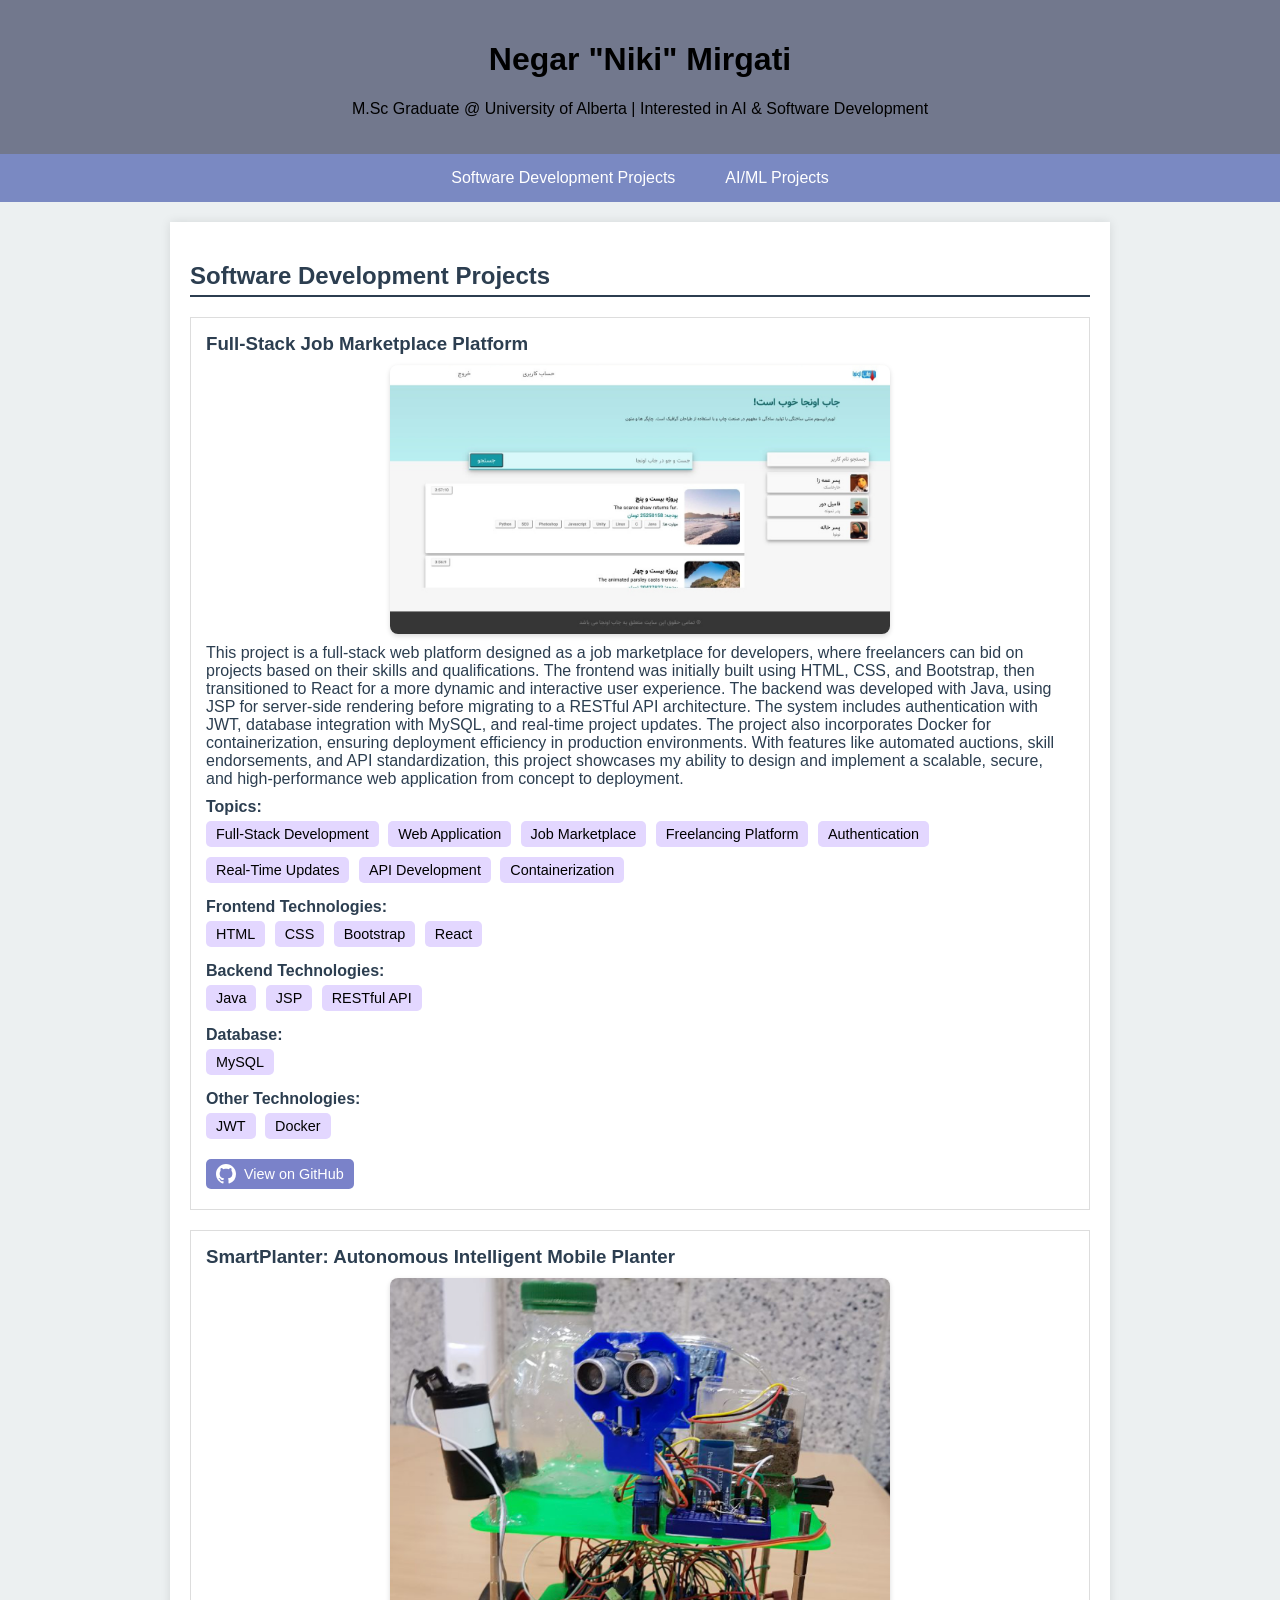
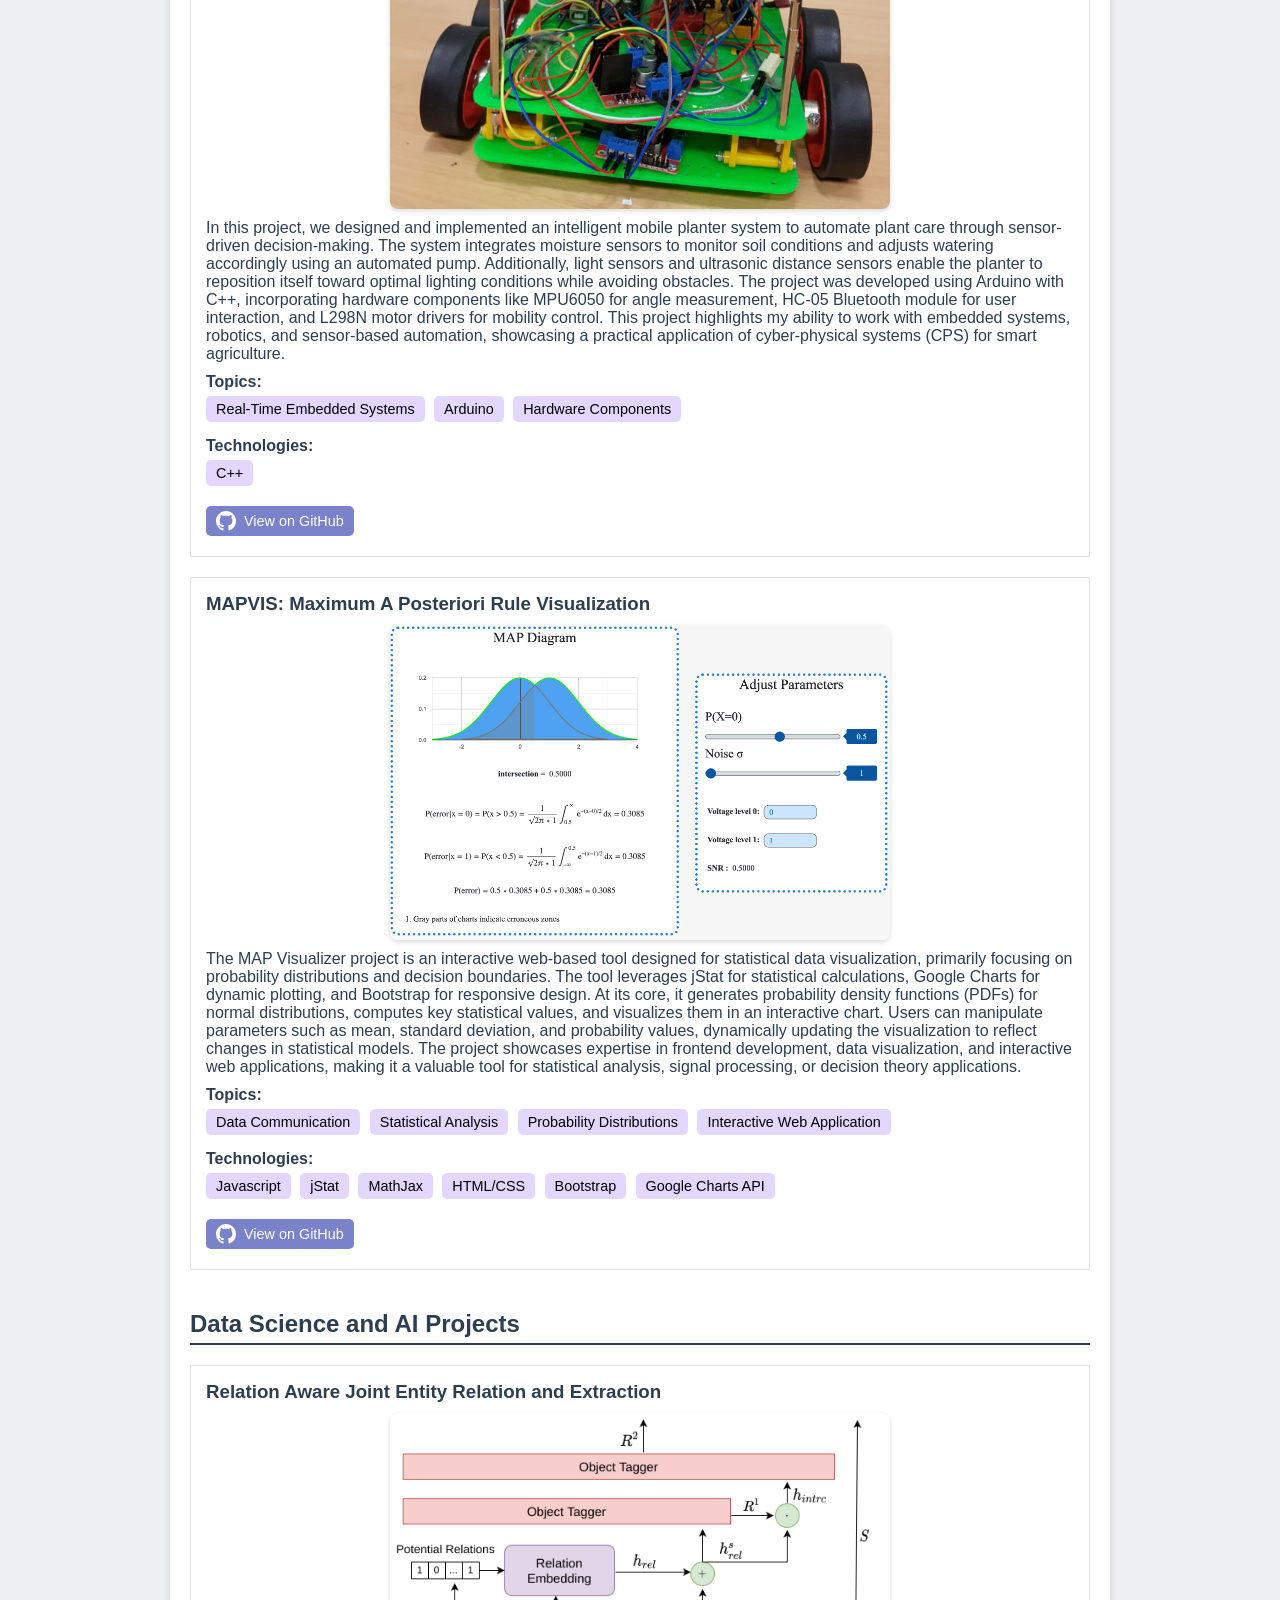
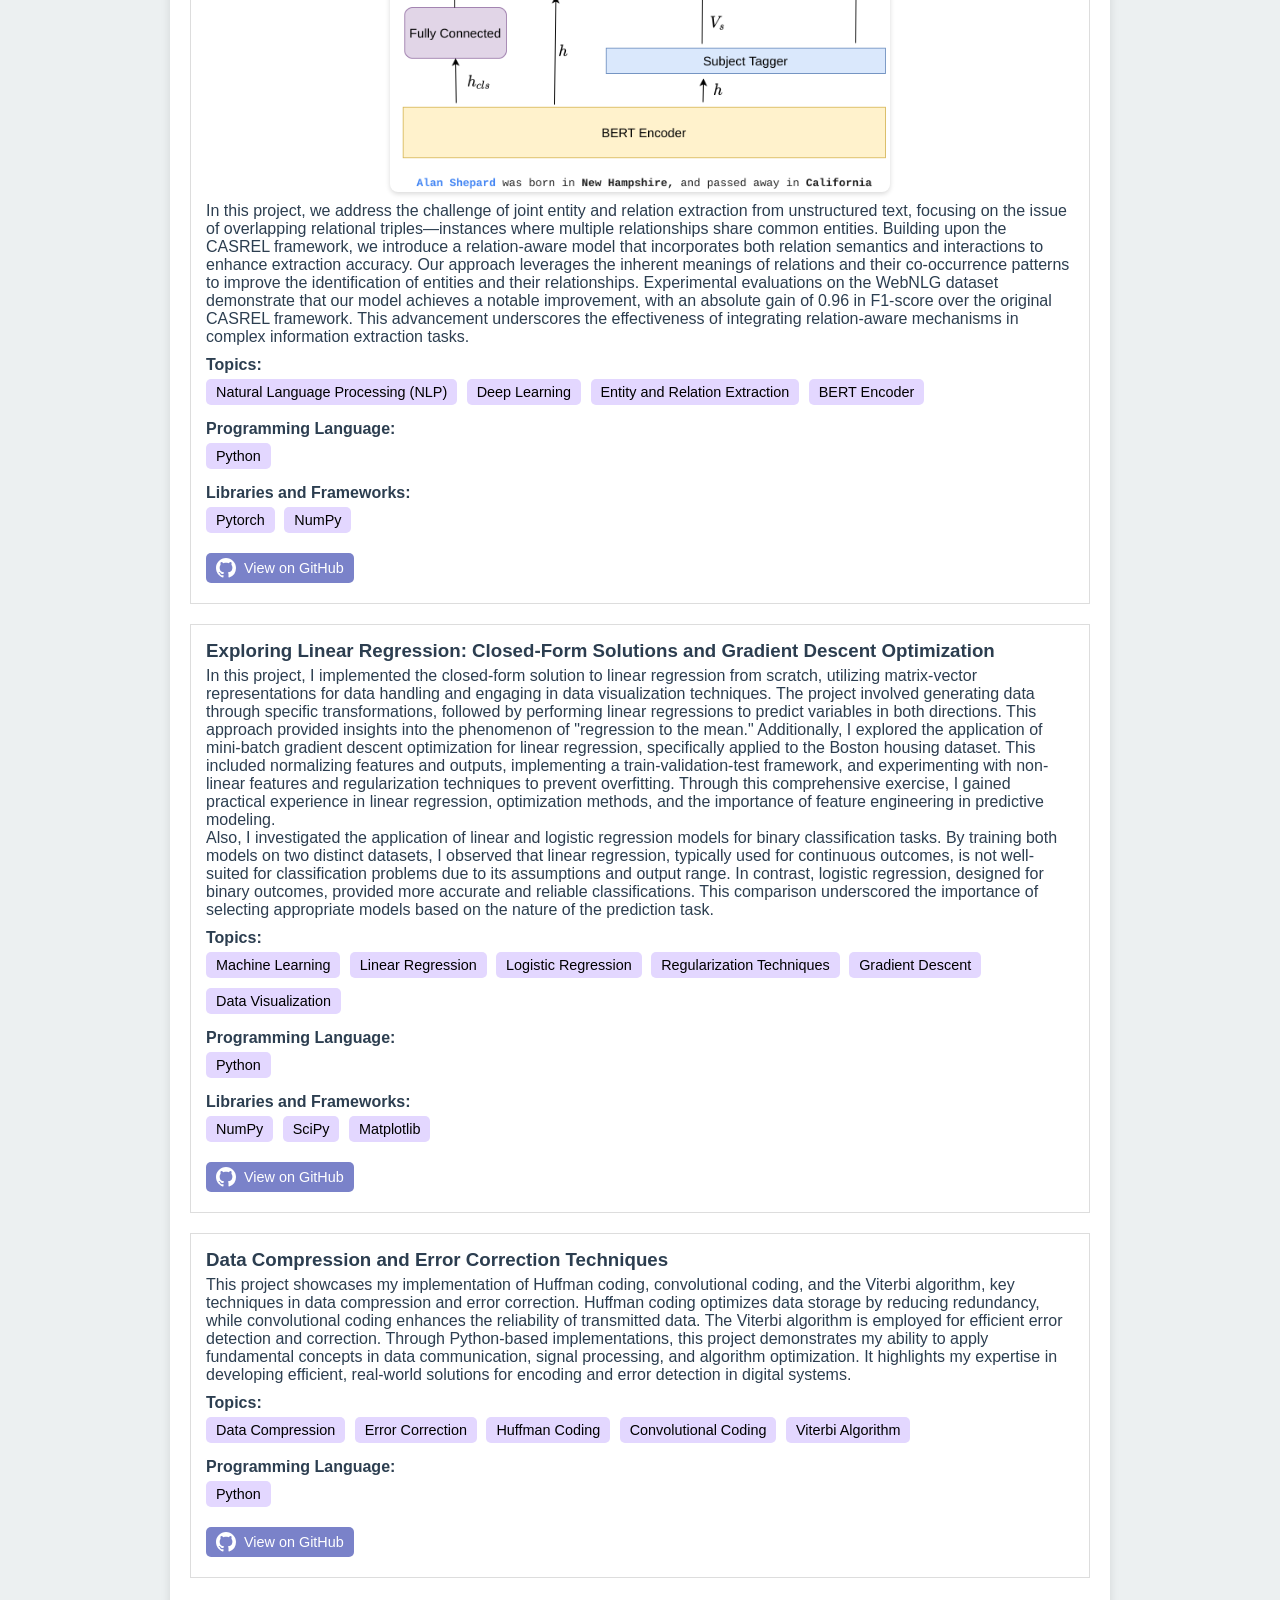
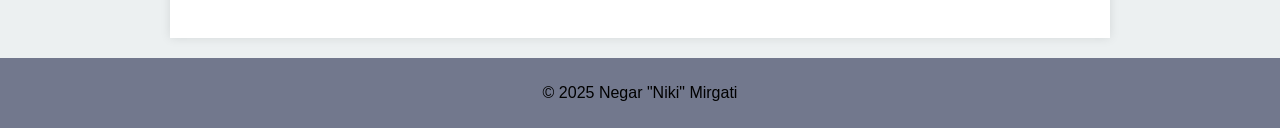
==== commit 32cf5f6a: "feat: add a few images to some projects" ====
--- a/index.html
+++ b/index.html
@@ -21,6 +21,7 @@
             <!-- Full-Stack Job Marketplace Platform Project -->
             <div class="project">
                 <h3>Full-Stack Job Marketplace Platform</h3>
+                <img src="images/joboonja.jpg" alt="JobOonja" class="project-image">
                 <p>This project is a full-stack web platform designed as a job marketplace for developers, where freelancers can bid on projects based on their skills and qualifications. The frontend was initially built using HTML, CSS, and Bootstrap, then transitioned to React for a more dynamic and interactive user experience. The backend was developed with Java, using JSP for server-side rendering before migrating to a RESTful API architecture. The system includes authentication with JWT, database integration with MySQL, and real-time project updates. The project also incorporates Docker for containerization, ensuring deployment efficiency in production environments. With features like automated auctions, skill endorsements, and API standardization, this project showcases my ability to design and implement a scalable, secure, and high-performance web application from concept to deployment.</p>
                 <div class="tags">
                     <div class="tag-category">Topics:</div>
@@ -66,6 +67,7 @@
             </div>
             <div class="project">
                 <h3>SmartPlanter: Autonomous Intelligent Mobile Planter</h3>
+                <img src="images/smart_planter.png" alt="Smart Planter" class="project-image">
                 <p>In this project, we designed and implemented an intelligent mobile planter system to automate plant care through sensor-driven decision-making. 
                     The system integrates moisture sensors to monitor soil conditions and adjusts watering accordingly using an automated pump.
                     Additionally, light sensors and ultrasonic distance sensors enable the planter to reposition itself toward optimal lighting conditions while avoiding obstacles. 
@@ -93,6 +95,7 @@
             <!-- Add more Software Development projects as needed -->
         <div class="project">
             <h3>MAPVIS: Maximum A Posteriori Rule Visualization</h3>
+            <img src="images/mapvis.png" alt="MAPVIS" class="project-image">
             <p>The MAP Visualizer project is an interactive web-based tool designed for statistical data visualization, primarily focusing on probability distributions and decision boundaries. The tool leverages jStat for statistical calculations, Google Charts for dynamic plotting, and Bootstrap for responsive design.
                 At its core, it generates probability density functions (PDFs) for normal distributions, computes key statistical values, and visualizes them in an interactive chart. Users can manipulate parameters such as mean, standard deviation, and probability values, dynamically updating the visualization to reflect changes in statistical models.
                 The project showcases expertise in frontend development, data visualization, and interactive web applications, making it a valuable tool for statistical analysis, signal processing, or decision theory applications.</p>
@@ -114,7 +117,7 @@
                 <span class="tag">Google Charts API</span>
             </div>
             <p>
-                <button class="github-button" onclick="window.open('https://github.com/NegarMirgati/Light-Seeking-Robot', '_blank')">
+                <button class="github-button" onclick="window.open('https://github.com/NegarMirgati/MAPVis', '_blank')">
                     <svg class="github-icon" xmlns="http://www.w3.org/2000/svg" viewBox="0 0 16 16" aria-hidden="true">
                         <path d="M8 0C3.58 0 0 3.58 0 8c0 3.54 2.29 6.53 5.47 7.59.4.07.55-.17.55-.38 0-.19-.01-.82-.01-1.49-2.01.37-2.53-.49-2.69-.94-.09-.23-.48-.94-.82-1.13-.28-.15-.68-.52-.01-.53.63-.01 1.08.58 1.23.82.72 1.21 1.87.87 2.33.66.07-.52.28-.87.51-1.07-1.78-.2-3.64-.89-3.64-3.95 0-.87.31-1.59.82-2.15-.08-.2-.36-1.02.08-2.12 0 0 .67-.21 2.2.82.64-.18 1.32-.27 2-.27s1.36.09 2 .27c1.53-1.04 2.2-.82 2.2-.82.44 1.1.16 1.92.08 2.12.51.56.82 1.27.82 2.15 0 3.07-1.87 3.75-3.65 3.95.29.25.54.73.54 1.48 0 1.07-.01 1.93-.01 2.2 0 .21.15.46.55.38A8.013 8.013 0 0016 8c0-4.42-3.58-8-8-8z"></path>
                     </svg>
@@ -128,6 +131,7 @@
             <h2>Data Science and AI Projects</h2>
             <div class="project">
                 <h3>Relation Aware Joint Entity Relation and Extraction</h3>
+                <img src="images/relation_aware.png" alt="Relation Aware Joint Extraction" class="project-image">
                 <p>In this project, we address the challenge of joint entity and relation extraction from unstructured text, focusing on the issue of overlapping relational triples—instances where multiple relationships share common entities. Building upon the CASREL framework, we introduce a relation-aware model that incorporates both relation semantics and interactions to enhance extraction accuracy. Our approach leverages the inherent meanings of relations and their co-occurrence patterns to improve the identification of entities and their relationships. Experimental evaluations on the WebNLG dataset demonstrate that our model achieves a notable improvement, with an absolute gain of 0.96 in F1-score over the original CASREL framework. This advancement underscores the effectiveness of integrating relation-aware mechanisms in complex information extraction tasks.</p>
                 <div class="tags">
                     <div class="tag-category">Topics:</div>
--- a/css/style.css
+++ b/css/style.css
@@ -125,3 +125,14 @@
     margin-right: 8px;
     fill: currentColor;
 }
+
+.project-image {
+    width: 80%; /* Adjust width as needed */
+    max-width: 500px; /* Ensures images don't get too large */
+    height: auto; /* Keeps aspect ratio */
+    float: center;
+    display: block;
+    margin: 10px auto; /* Centers the image */
+    border-radius: 8px; /* Optional: Adds rounded corners */
+    box-shadow: 0px 2px 5px rgba(0, 0, 0, 0.15); /* Optional: Subtle shadow for better appearance */
+}
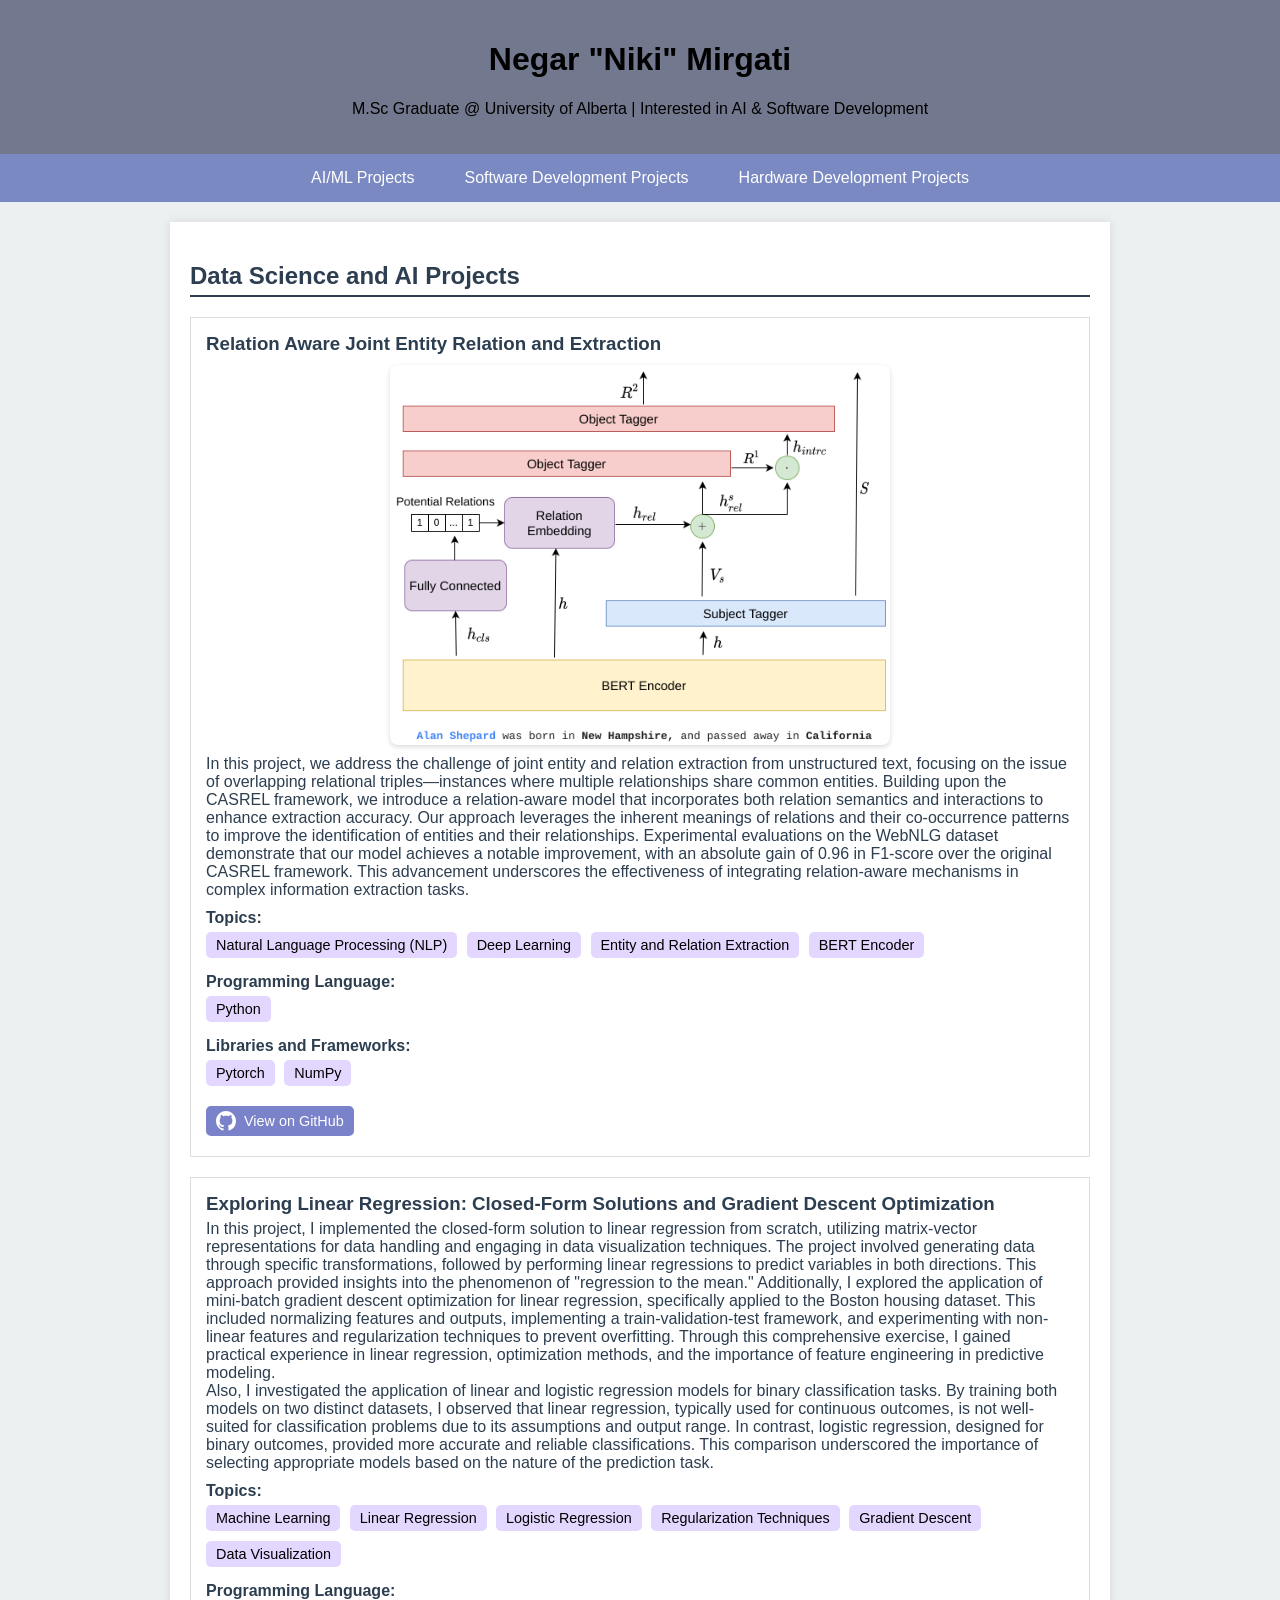
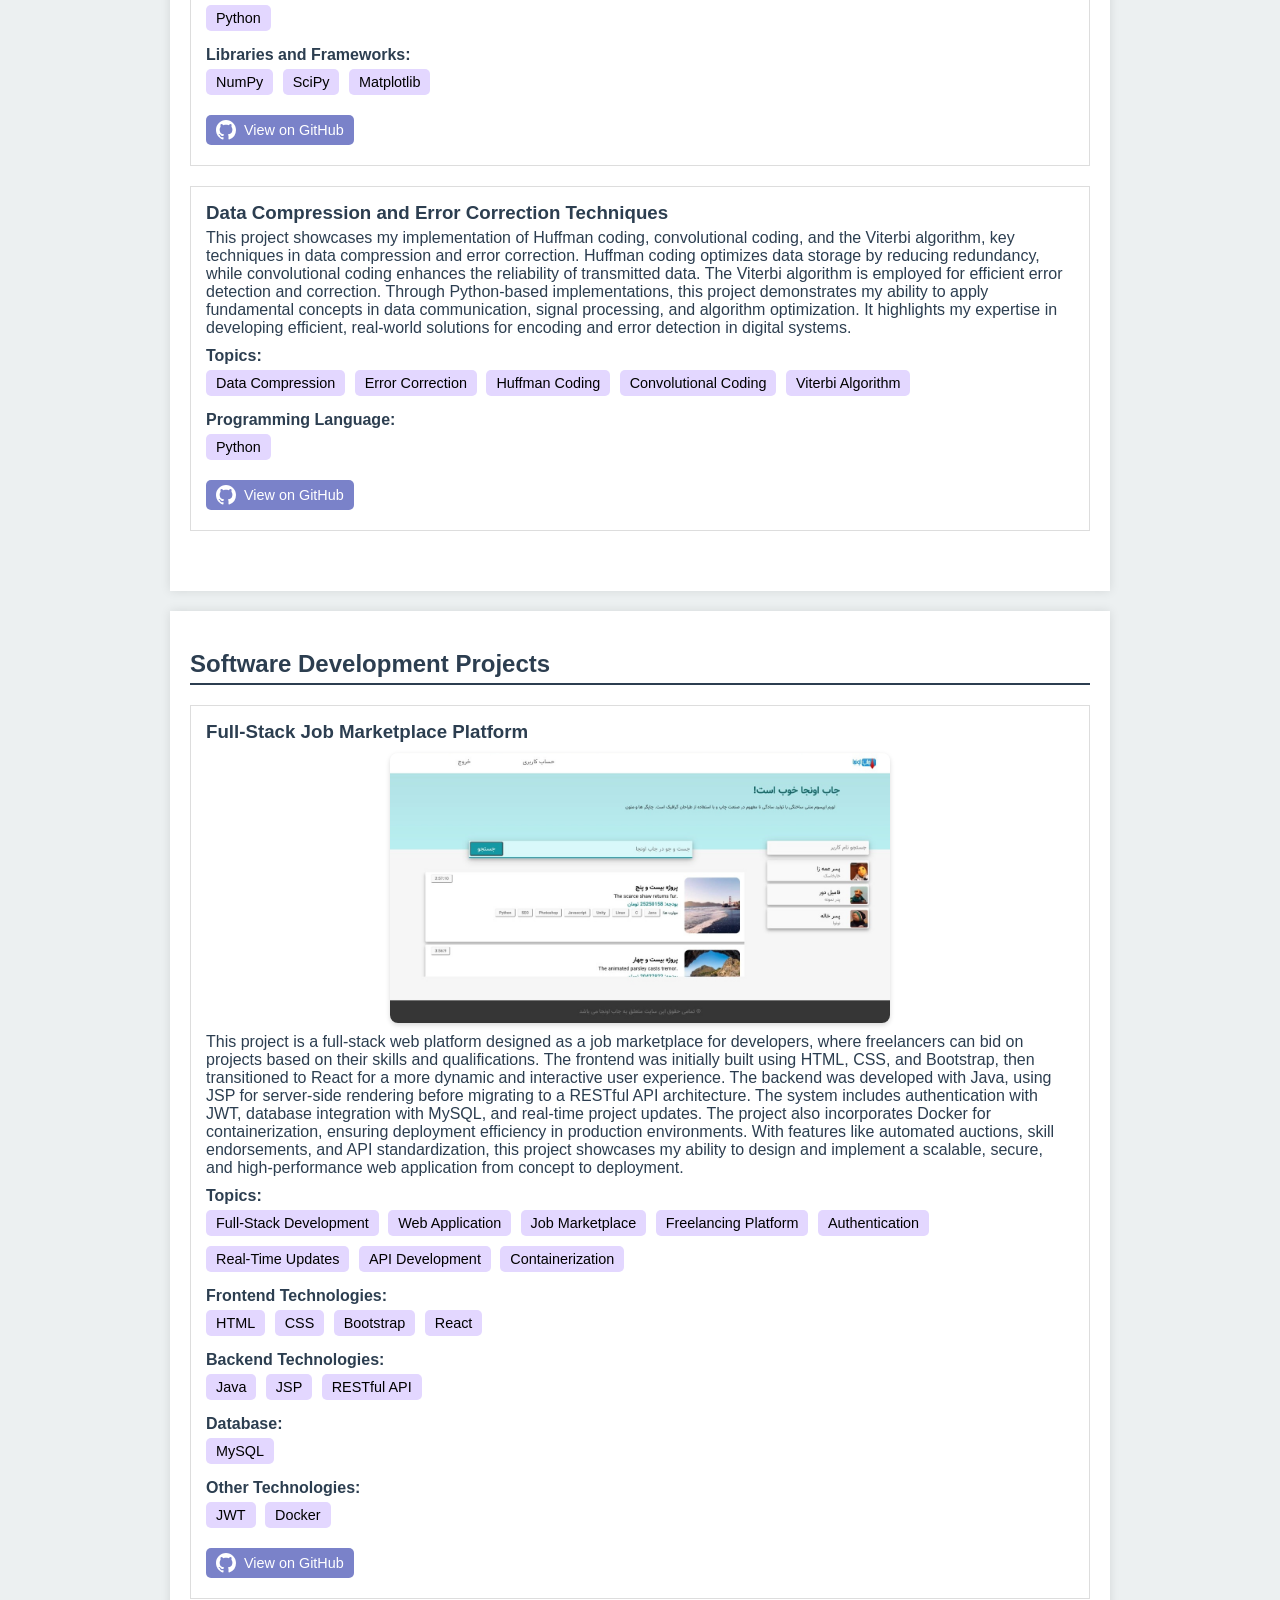
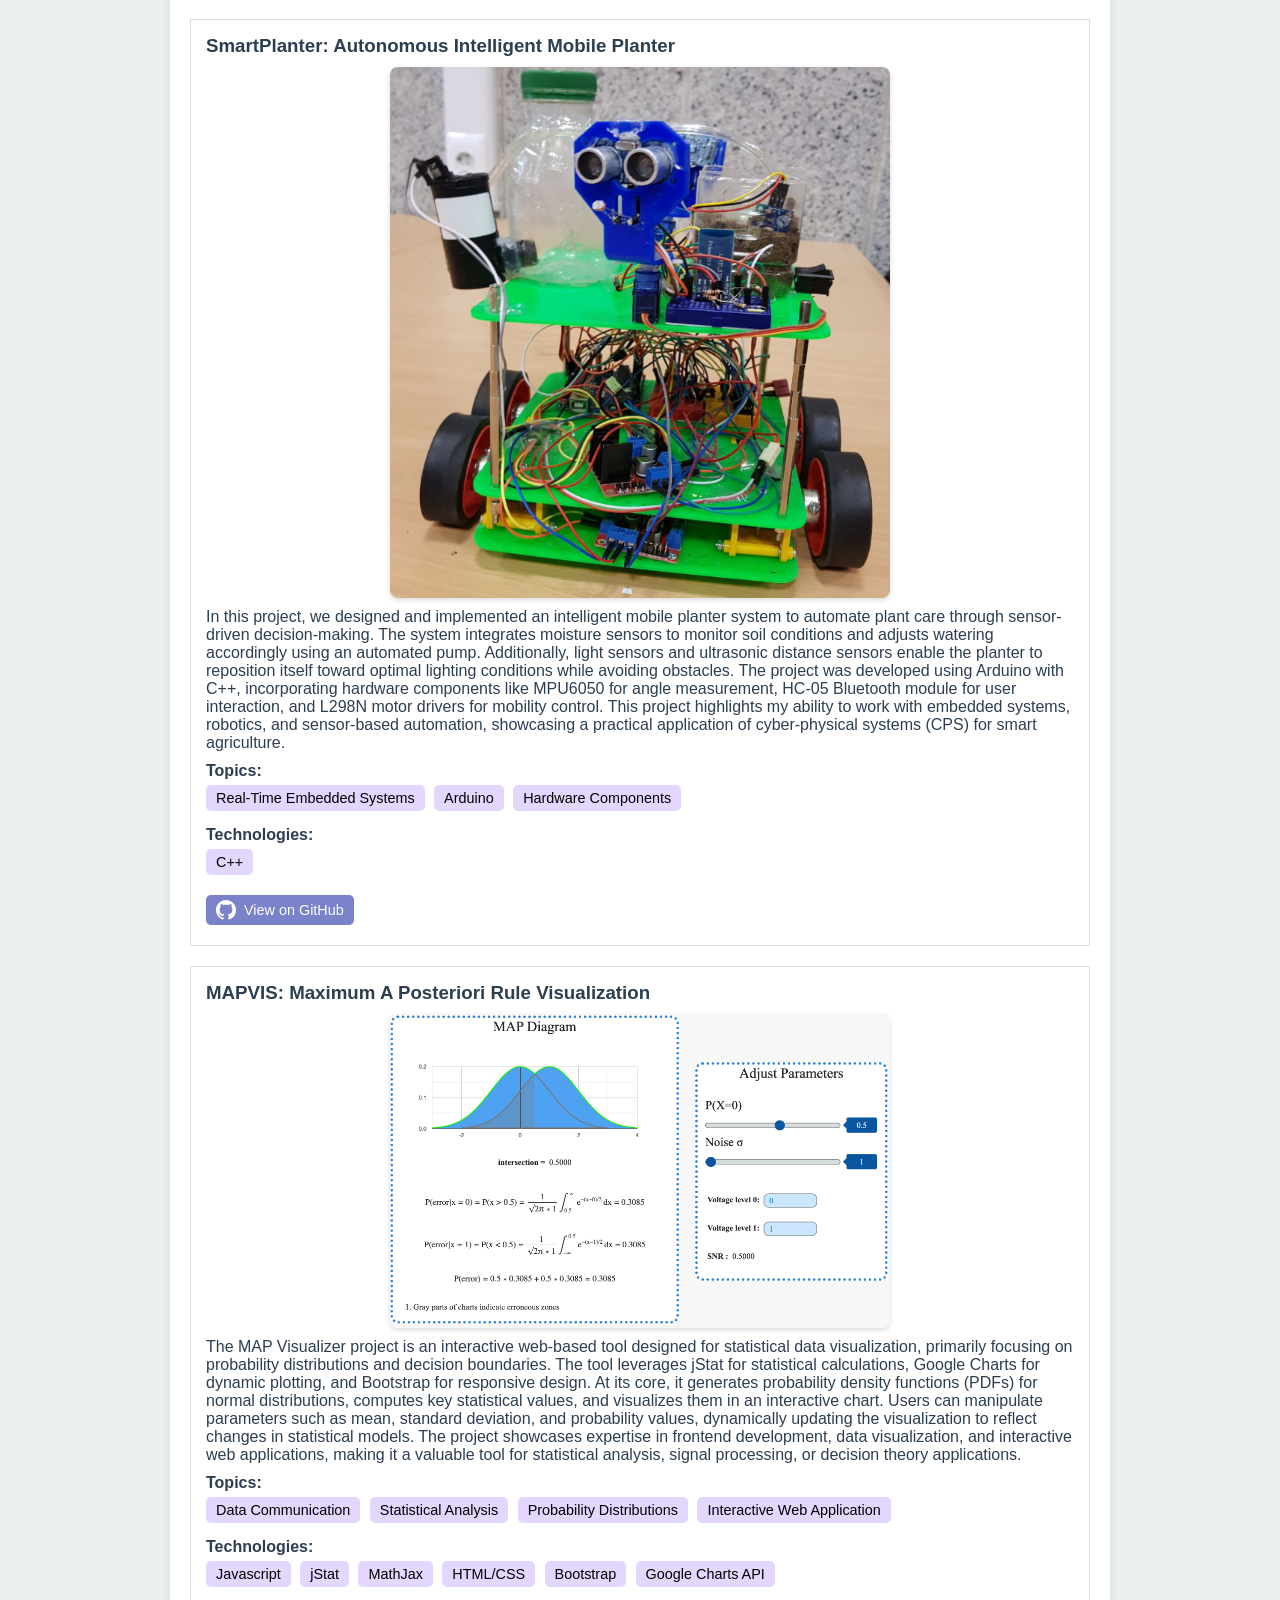
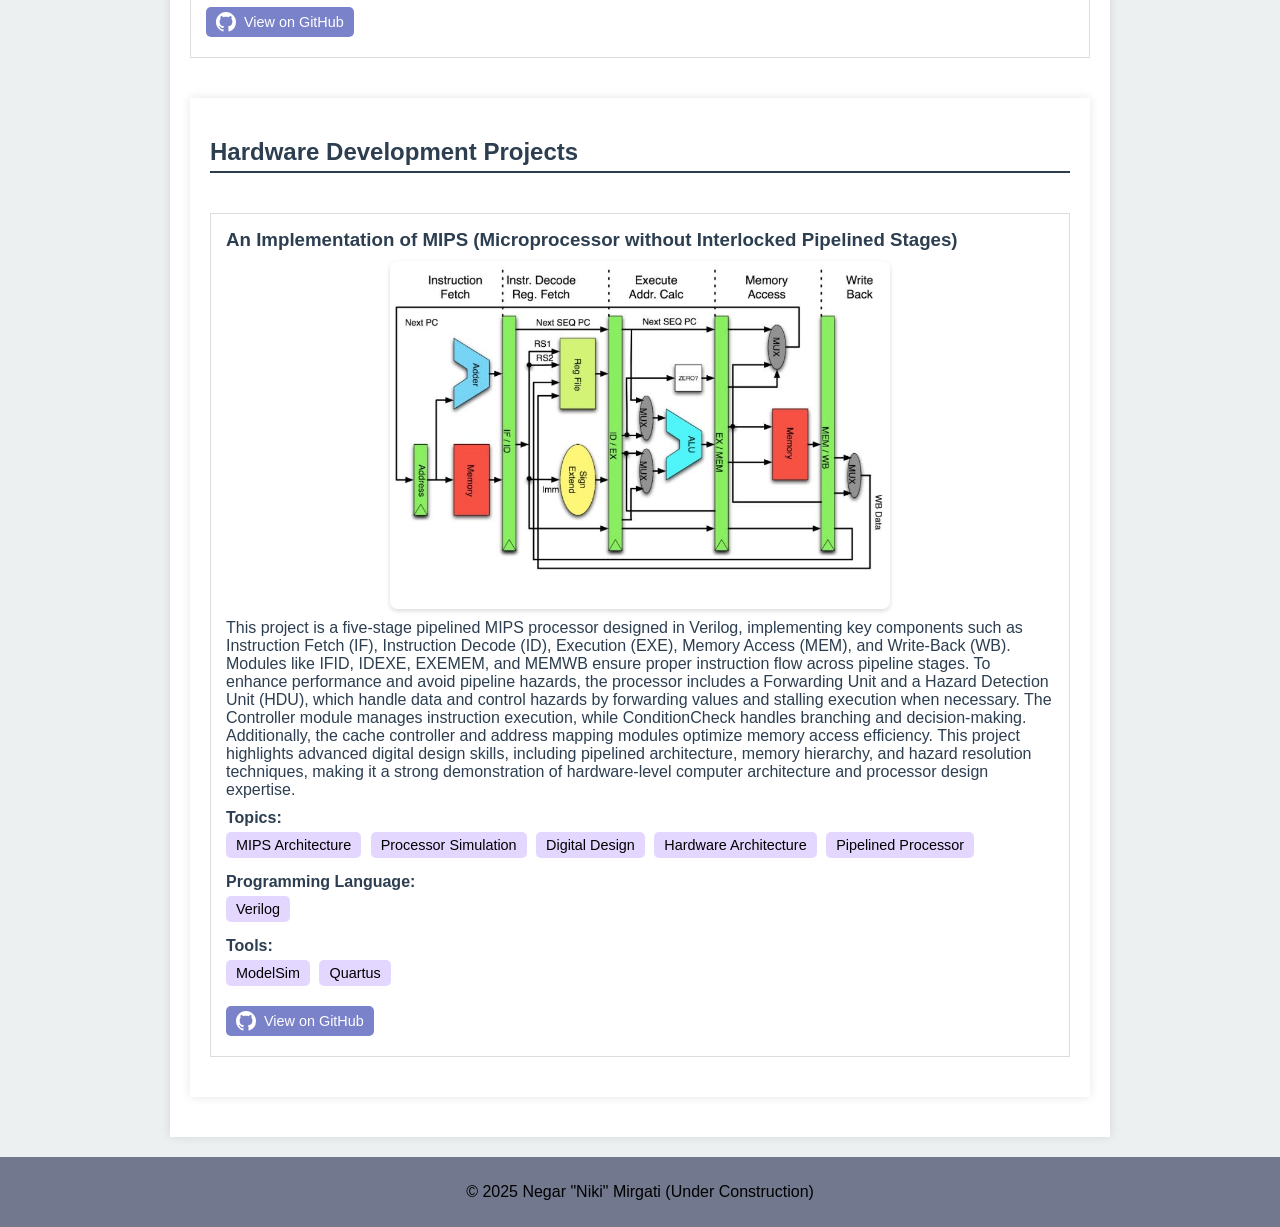
==== commit 5a1bdd89: "fix: change Project URL for CA project" ====
--- a/index.html
+++ b/index.html
@@ -12,9 +12,105 @@
         <p>M.Sc Graduate @ University of Alberta | Interested in AI & Software Development</p>
     </header>
     <nav>
+        <a href="#ai-ml">AI/ML Projects</a>
         <a href="#software-development">Software Development Projects</a>
-        <a href="#ai-ml">AI/ML Projects</a>
+        <a href="#hardware-development">Hardware Development Projects</a>
     </nav>
+        <div class="container" id="ai-ml">
+        <div class="category">
+            <h2>Data Science and AI Projects</h2>
+            <div class="project">
+                <h3>Relation Aware Joint Entity Relation and Extraction</h3>
+                <img src="images/relation_aware.png" alt="Relation Aware Joint Extraction" class="project-image">
+                <p>In this project, we address the challenge of joint entity and relation extraction from unstructured text, focusing on the issue of overlapping relational triples—instances where multiple relationships share common entities. Building upon the CASREL framework, we introduce a relation-aware model that incorporates both relation semantics and interactions to enhance extraction accuracy. Our approach leverages the inherent meanings of relations and their co-occurrence patterns to improve the identification of entities and their relationships. Experimental evaluations on the WebNLG dataset demonstrate that our model achieves a notable improvement, with an absolute gain of 0.96 in F1-score over the original CASREL framework. This advancement underscores the effectiveness of integrating relation-aware mechanisms in complex information extraction tasks.</p>
+                <div class="tags">
+                    <div class="tag-category">Topics:</div>
+                    <span class="tag">Natural Language Processing (NLP)</span>
+                    <span class="tag">Deep Learning</span>
+                    <span class="tag">Entity and Relation Extraction</span>
+                    <span class="tag">BERT Encoder</span>
+                </div>
+                <div class="tags">
+                    <div class="tag-category">Programming Language:</div>
+                    <span class="tag">Python</span>
+                </div>
+                <div class="tags">
+                    <div class="tag-category">Libraries and Frameworks:</div>
+                    <span class="tag">Pytorch</span>
+                    <span class="tag">NumPy</span>
+                </div>
+                <p>
+                    <button class="github-button" onclick="window.open('https://github.com/MhmDSmdi/Relation-Aware-Joint-Entity-Detection-and-Relation-Extraction', '_blank')">
+                        <svg class="github-icon" xmlns="http://www.w3.org/2000/svg" viewBox="0 0 16 16" aria-hidden="true">
+                            <path d="M8 0C3.58 0 0 3.58 0 8c0 3.54 2.29 6.53 5.47 7.59.4.07.55-.17.55-.38 0-.19-.01-.82-.01-1.49-2.01.37-2.53-.49-2.69-.94-.09-.23-.48-.94-.82-1.13-.28-.15-.68-.52-.01-.53.63-.01 1.08.58 1.23.82.72 1.21 1.87.87 2.33.66.07-.52.28-.87.51-1.07-1.78-.2-3.64-.89-3.64-3.95 0-.87.31-1.59.82-2.15-.08-.2-.36-1.02.08-2.12 0 0 .67-.21 2.2.82.64-.18 1.32-.27 2-.27s1.36.09 2 .27c1.53-1.04 2.2-.82 2.2-.82.44 1.1.16 1.92.08 2.12.51.56.82 1.27.82 2.15 0 3.07-1.87 3.75-3.65 3.95.29.25.54.73.54 1.48 0 1.07-.01 1.93-.01 2.2 0 .21.15.46.55.38A8.013 8.013 0 0016 8c0-4.42-3.58-8-8-8z"></path>
+                        </svg>
+                        View on GitHub
+                    </button>
+                </p>
+            </div>
+            <div class="project">
+                <h3>Exploring Linear Regression: Closed-Form Solutions and Gradient Descent Optimization</h3>
+                <p>In this project, I implemented the closed-form solution to linear regression from scratch, utilizing matrix-vector representations for data handling and engaging in data visualization techniques. The project involved generating data through specific transformations, followed by performing linear regressions to predict variables in both directions. This approach provided insights into the phenomenon of "regression to the mean." Additionally, I explored the application of mini-batch gradient descent optimization for linear regression, specifically applied to the Boston housing dataset. This included normalizing features and outputs, implementing a train-validation-test framework, and experimenting with non-linear features and regularization techniques to prevent overfitting. Through this comprehensive exercise, I gained practical experience in linear regression, optimization methods, and the importance of feature engineering in predictive modeling. <br/>
+
+                Also, I investigated the application of linear and logistic regression models for binary classification tasks. By training both models on two distinct datasets, I observed that linear regression, typically used for continuous outcomes, is not well-suited for classification problems due to its assumptions and output range. In contrast, logistic regression, designed for binary outcomes, provided more accurate and reliable classifications. This comparison underscored the importance of selecting appropriate models based on the nature of the prediction task. 
+
+                </p>
+                <div class="tags">
+                    <div class="tag-category">Topics:</div>
+                    <span class="tag"> Machine Learning </span>
+                    <span class="tag">Linear Regression</span>
+                    <span class="tag">Logistic Regression</span>
+                    <span class="tag">Regularization Techniques</span>
+                    <span class="tag">Gradient Descent</span>
+                    <span class="tag">Data Visualization</span>
+                </div>
+                <div class="tags">
+                    <div class="tag-category">Programming Language:</div>
+                    <span class="tag">Python</span>
+                </div>
+                <div class="tags">
+                    <div class="tag-category">Libraries and Frameworks:</div>
+                    <span class="tag">NumPy</span>
+                    <span class="tag">SciPy</span>
+                    <span class="tag">Matplotlib</span>
+                </div>
+                <p>
+                    <button class="github-button" onclick="window.open('https://github.com/NegarMirgati/CMPUT-566-Assingments/', '_blank')">
+                        <svg class="github-icon" xmlns="http://www.w3.org/2000/svg" viewBox="0 0 16 16" aria-hidden="true">
+                            <path d="M8 0C3.58 0 0 3.58 0 8c0 3.54 2.29 6.53 5.47 7.59.4.07.55-.17.55-.38 0-.19-.01-.82-.01-1.49-2.01.37-2.53-.49-2.69-.94-.09-.23-.48-.94-.82-1.13-.28-.15-.68-.52-.01-.53.63-.01 1.08.58 1.23.82.72 1.21 1.87.87 2.33.66.07-.52.28-.87.51-1.07-1.78-.2-3.64-.89-3.64-3.95 0-.87.31-1.59.82-2.15-.08-.2-.36-1.02.08-2.12 0 0 .67-.21 2.2.82.64-.18 1.32-.27 2-.27s1.36.09 2 .27c1.53-1.04 2.2-.82 2.2-.82.44 1.1.16 1.92.08 2.12.51.56.82 1.27.82 2.15 0 3.07-1.87 3.75-3.65 3.95.29.25.54.73.54 1.48 0 1.07-.01 1.93-.01 2.2 0 .21.15.46.55.38A8.013 8.013 0 0016 8c0-4.42-3.58-8-8-8z"></path>
+                        </svg>
+                        View on GitHub
+                    </button>
+                </p>
+            </div>
+            <!-- Data Compression and Error Correction Techniques Project -->
+            <div class="project">
+                <h3>Data Compression and Error Correction Techniques</h3>
+                <p>This project showcases my implementation of Huffman coding, convolutional coding, and the Viterbi algorithm, key techniques in data compression and error correction. Huffman coding optimizes data storage by reducing redundancy, while convolutional coding enhances the reliability of transmitted data. The Viterbi algorithm is employed for efficient error detection and correction. Through Python-based implementations, this project demonstrates my ability to apply fundamental concepts in data communication, signal processing, and algorithm optimization. It highlights my expertise in developing efficient, real-world solutions for encoding and error detection in digital systems.</p>
+                <div class="tags">
+                    <div class="tag-category">Topics:</div>
+                    <span class="tag">Data Compression</span>
+                    <span class="tag">Error Correction</span>
+                    <span class="tag">Huffman Coding</span>
+                    <span class="tag">Convolutional Coding</span>
+                    <span class="tag">Viterbi Algorithm</span>
+                </div>
+                <div class="tags">
+                    <div class="tag-category">Programming Language:</div>
+                    <span class="tag">Python</span>
+                </div>
+                <p>
+                    <button class="github-button" onclick="window.open('https://github.com/NegarMirgati/CodingAndErrorDetection', '_blank')">
+                        <svg class="github-icon" xmlns="http://www.w3.org/2000/svg" viewBox="0 0 16 16" aria-hidden="true">
+                            <path d="M8 0C3.58 0 0 3.58 0 8c0 3.54 2.29 6.53 5.47 7.59.4.07.55-.17.55-.38 0-.19-.01-.82-.01-1.49-2.01.37-2.53-.49-2.69-.94-.09-.23-.48-.94-.82-1.13-.28-.15-.68-.52-.01-.53.63-.01 1.08.58 1.23.82.72 1.21 1.87.87 2.33.66.07-.52.28-.87.51-1.07-1.78-.2-3.64-.89-3.64-3.95 0-.87.31-1.59.82-2.15-.08-.2-.36-1.02.08-2.12 0 0 .67-.21 2.2.82.64-.18 1.32-.27 2-.27s1.36.09 2 .27c1.53-1.04 2.2-.82 2.2-.82.44 1.1.16 1.92.08 2.12.51.56.82 1.27.82 2.15 0 3.07-1.87 3.75-3.65 3.95.29.25.54.73.54 1.48 0 1.07-.01 1.93-.01 2.2 0 .21.15.46.55.38A8.013 8.013 0 0016 8c0-4.42-3.58-8-8-8z"></path>
+                        </svg>
+                        View on GitHub
+                    </button>
+                </p>
+            </div>
+            <!-- Add more Data Science and AI projects as needed -->
+        </div>
+    </div>
     <div class="container" id="software-development">
         <div class="category">
             <h2>Software Development Projects</h2>
@@ -93,29 +189,28 @@
                 </p>
             </div>
             <!-- Add more Software Development projects as needed -->
-        <div class="project">
-            <h3>MAPVIS: Maximum A Posteriori Rule Visualization</h3>
-            <img src="images/mapvis.png" alt="MAPVIS" class="project-image">
-            <p>The MAP Visualizer project is an interactive web-based tool designed for statistical data visualization, primarily focusing on probability distributions and decision boundaries. The tool leverages jStat for statistical calculations, Google Charts for dynamic plotting, and Bootstrap for responsive design.
+            <div class="project">
+                <h3>MAPVIS: Maximum A Posteriori Rule Visualization</h3>
+                <img src="images/mapvis.png" alt="MAPVIS" class="project-image">
+                <p>The MAP Visualizer project is an interactive web-based tool designed for statistical data visualization, primarily focusing on probability distributions and decision boundaries. The tool leverages jStat for statistical calculations, Google Charts for dynamic plotting, and Bootstrap for responsive design.
                 At its core, it generates probability density functions (PDFs) for normal distributions, computes key statistical values, and visualizes them in an interactive chart. Users can manipulate parameters such as mean, standard deviation, and probability values, dynamically updating the visualization to reflect changes in statistical models.
                 The project showcases expertise in frontend development, data visualization, and interactive web applications, making it a valuable tool for statistical analysis, signal processing, or decision theory applications.</p>
-            <div class="tags">
-                <div class="tag-category">Topics:</div>
-                <span class="tag">Data Communication</span>
-                <span class="tag">Statistical Analysis</span>
-                <span class="tag">Probability Distributions</span>
-                <span class="tag">Interactive Web Application</span>
-
-            </div>
-            <div class="tags">
-                <div class="tag-category">Technologies:</div>
-                <span class="tag">Javascript</span>
-                <span class="tag">jStat</span>
-                <span class="tag">MathJax</span>
-                <span class="tag">HTML/CSS</span>
-                <span class="tag">Bootstrap</span>
-                <span class="tag">Google Charts API</span>
-            </div>
+                <div class="tags">
+                    <div class="tag-category">Topics:</div>
+                    <span class="tag">Data Communication</span>
+                    <span class="tag">Statistical Analysis</span>
+                    <span class="tag">Probability Distributions</span>
+                    <span class="tag">Interactive Web Application</span>
+                </div>
+                <div class="tags">
+                    <div class="tag-category">Technologies:</div>
+                        <span class="tag">Javascript</span>
+                        <span class="tag">jStat</span>
+                        <span class="tag">MathJax</span>
+                        <span class="tag">HTML/CSS</span>
+                        <span class="tag">Bootstrap</span>
+                    <span class="tag">Google Charts API</span>
+                </div>
             <p>
                 <button class="github-button" onclick="window.open('https://github.com/NegarMirgati/MAPVis', '_blank')">
                     <svg class="github-icon" xmlns="http://www.w3.org/2000/svg" viewBox="0 0 16 16" aria-hidden="true">
@@ -127,102 +222,48 @@
         </div>
         <!-- Add more Software Development projects as needed -->
     </div>
-        <div class="category" id="ai-ml">
-            <h2>Data Science and AI Projects</h2>
-            <div class="project">
-                <h3>Relation Aware Joint Entity Relation and Extraction</h3>
-                <img src="images/relation_aware.png" alt="Relation Aware Joint Extraction" class="project-image">
-                <p>In this project, we address the challenge of joint entity and relation extraction from unstructured text, focusing on the issue of overlapping relational triples—instances where multiple relationships share common entities. Building upon the CASREL framework, we introduce a relation-aware model that incorporates both relation semantics and interactions to enhance extraction accuracy. Our approach leverages the inherent meanings of relations and their co-occurrence patterns to improve the identification of entities and their relationships. Experimental evaluations on the WebNLG dataset demonstrate that our model achieves a notable improvement, with an absolute gain of 0.96 in F1-score over the original CASREL framework. This advancement underscores the effectiveness of integrating relation-aware mechanisms in complex information extraction tasks.</p>
-                <div class="tags">
-                    <div class="tag-category">Topics:</div>
-                    <span class="tag">Natural Language Processing (NLP)</span>
-                    <span class="tag">Deep Learning</span>
-                    <span class="tag">Entity and Relation Extraction</span>
-                    <span class="tag">BERT Encoder</span>
-                </div>
-                <div class="tags">
-                    <div class="tag-category">Programming Language:</div>
-                    <span class="tag">Python</span>
-                </div>
-                <div class="tags">
-                    <div class="tag-category">Libraries and Frameworks:</div>
-                    <span class="tag">Pytorch</span>
-                    <span class="tag">NumPy</span>
-                </div>
-                <p>
-                    <button class="github-button" onclick="window.open('https://github.com/MhmDSmdi/Relation-Aware-Joint-Entity-Detection-and-Relation-Extraction', '_blank')">
-                        <svg class="github-icon" xmlns="http://www.w3.org/2000/svg" viewBox="0 0 16 16" aria-hidden="true">
-                            <path d="M8 0C3.58 0 0 3.58 0 8c0 3.54 2.29 6.53 5.47 7.59.4.07.55-.17.55-.38 0-.19-.01-.82-.01-1.49-2.01.37-2.53-.49-2.69-.94-.09-.23-.48-.94-.82-1.13-.28-.15-.68-.52-.01-.53.63-.01 1.08.58 1.23.82.72 1.21 1.87.87 2.33.66.07-.52.28-.87.51-1.07-1.78-.2-3.64-.89-3.64-3.95 0-.87.31-1.59.82-2.15-.08-.2-.36-1.02.08-2.12 0 0 .67-.21 2.2.82.64-.18 1.32-.27 2-.27s1.36.09 2 .27c1.53-1.04 2.2-.82 2.2-.82.44 1.1.16 1.92.08 2.12.51.56.82 1.27.82 2.15 0 3.07-1.87 3.75-3.65 3.95.29.25.54.73.54 1.48 0 1.07-.01 1.93-.01 2.2 0 .21.15.46.55.38A8.013 8.013 0 0016 8c0-4.42-3.58-8-8-8z"></path>
-                        </svg>
-                        View on GitHub
-                    </button>
-                </p>
-            </div>
-            <div class="project">
-                <h3>Exploring Linear Regression: Closed-Form Solutions and Gradient Descent Optimization</h3>
-                <p>In this project, I implemented the closed-form solution to linear regression from scratch, utilizing matrix-vector representations for data handling and engaging in data visualization techniques. The project involved generating data through specific transformations, followed by performing linear regressions to predict variables in both directions. This approach provided insights into the phenomenon of "regression to the mean." Additionally, I explored the application of mini-batch gradient descent optimization for linear regression, specifically applied to the Boston housing dataset. This included normalizing features and outputs, implementing a train-validation-test framework, and experimenting with non-linear features and regularization techniques to prevent overfitting. Through this comprehensive exercise, I gained practical experience in linear regression, optimization methods, and the importance of feature engineering in predictive modeling. <br/>
-
-                Also, I investigated the application of linear and logistic regression models for binary classification tasks. By training both models on two distinct datasets, I observed that linear regression, typically used for continuous outcomes, is not well-suited for classification problems due to its assumptions and output range. In contrast, logistic regression, designed for binary outcomes, provided more accurate and reliable classifications. This comparison underscored the importance of selecting appropriate models based on the nature of the prediction task. 
-
-                </p>
-                <div class="tags">
-                    <div class="tag-category">Topics:</div>
-                    <span class="tag"> Machine Learning </span>
-                    <span class="tag">Linear Regression</span>
-                    <span class="tag">Logistic Regression</span>
-                    <span class="tag">Regularization Techniques</span>
-                    <span class="tag">Gradient Descent</span>
-                    <span class="tag">Data Visualization</span>
-                </div>
-                <div class="tags">
-                    <div class="tag-category">Programming Language:</div>
-                    <span class="tag">Python</span>
-                </div>
-                <div class="tags">
-                    <div class="tag-category">Libraries and Frameworks:</div>
-                    <span class="tag">NumPy</span>
-                    <span class="tag">SciPy</span>
-                    <span class="tag">Matplotlib</span>
-                </div>
-                <p>
-                    <button class="github-button" onclick="window.open('https://github.com/NegarMirgati/CMPUT-566-Assingments/', '_blank')">
-                        <svg class="github-icon" xmlns="http://www.w3.org/2000/svg" viewBox="0 0 16 16" aria-hidden="true">
-                            <path d="M8 0C3.58 0 0 3.58 0 8c0 3.54 2.29 6.53 5.47 7.59.4.07.55-.17.55-.38 0-.19-.01-.82-.01-1.49-2.01.37-2.53-.49-2.69-.94-.09-.23-.48-.94-.82-1.13-.28-.15-.68-.52-.01-.53.63-.01 1.08.58 1.23.82.72 1.21 1.87.87 2.33.66.07-.52.28-.87.51-1.07-1.78-.2-3.64-.89-3.64-3.95 0-.87.31-1.59.82-2.15-.08-.2-.36-1.02.08-2.12 0 0 .67-.21 2.2.82.64-.18 1.32-.27 2-.27s1.36.09 2 .27c1.53-1.04 2.2-.82 2.2-.82.44 1.1.16 1.92.08 2.12.51.56.82 1.27.82 2.15 0 3.07-1.87 3.75-3.65 3.95.29.25.54.73.54 1.48 0 1.07-.01 1.93-.01 2.2 0 .21.15.46.55.38A8.013 8.013 0 0016 8c0-4.42-3.58-8-8-8z"></path>
-                        </svg>
-                        View on GitHub
-                    </button>
-                </p>
-            </div>
-            <!-- Data Compression and Error Correction Techniques Project -->
-            <div class="project">
-                <h3>Data Compression and Error Correction Techniques</h3>
-                <p>This project showcases my implementation of Huffman coding, convolutional coding, and the Viterbi algorithm, key techniques in data compression and error correction. Huffman coding optimizes data storage by reducing redundancy, while convolutional coding enhances the reliability of transmitted data. The Viterbi algorithm is employed for efficient error detection and correction. Through Python-based implementations, this project demonstrates my ability to apply fundamental concepts in data communication, signal processing, and algorithm optimization. It highlights my expertise in developing efficient, real-world solutions for encoding and error detection in digital systems.</p>
-                <div class="tags">
-                    <div class="tag-category">Topics:</div>
-                    <span class="tag">Data Compression</span>
-                    <span class="tag">Error Correction</span>
-                    <span class="tag">Huffman Coding</span>
-                    <span class="tag">Convolutional Coding</span>
-                    <span class="tag">Viterbi Algorithm</span>
-                </div>
-                <div class="tags">
-                    <div class="tag-category">Programming Language:</div>
-                    <span class="tag">Python</span>
-                </div>
-                <p>
-                    <button class="github-button" onclick="window.open('https://github.com/NegarMirgati/CodingAndErrorDetection', '_blank')">
-                        <svg class="github-icon" xmlns="http://www.w3.org/2000/svg" viewBox="0 0 16 16" aria-hidden="true">
-                            <path d="M8 0C3.58 0 0 3.58 0 8c0 3.54 2.29 6.53 5.47 7.59.4.07.55-.17.55-.38 0-.19-.01-.82-.01-1.49-2.01.37-2.53-.49-2.69-.94-.09-.23-.48-.94-.82-1.13-.28-.15-.68-.52-.01-.53.63-.01 1.08.58 1.23.82.72 1.21 1.87.87 2.33.66.07-.52.28-.87.51-1.07-1.78-.2-3.64-.89-3.64-3.95 0-.87.31-1.59.82-2.15-.08-.2-.36-1.02.08-2.12 0 0 .67-.21 2.2.82.64-.18 1.32-.27 2-.27s1.36.09 2 .27c1.53-1.04 2.2-.82 2.2-.82.44 1.1.16 1.92.08 2.12.51.56.82 1.27.82 2.15 0 3.07-1.87 3.75-3.65 3.95.29.25.54.73.54 1.48 0 1.07-.01 1.93-.01 2.2 0 .21.15.46.55.38A8.013 8.013 0 0016 8c0-4.42-3.58-8-8-8z"></path>
-                        </svg>
-                        View on GitHub
-                    </button>
-                </p>
-            </div>
-            <!-- Add more Data Science and AI projects as needed -->
-        </div>
+    <div class="container" id="hardware-development">
+        <div class="category">
+            <h2>Hardware Development Projects</h2>
+        </div>
+        <div class="project">
+            <h3>An Implementation of MIPS (Microprocessor without Interlocked Pipelined Stages)</h3>
+            <img src="images/MIPS.jpg" alt="MIPS" class="project-image">
+            <p>This project is a five-stage pipelined MIPS processor designed in Verilog, implementing key components such as Instruction Fetch (IF), Instruction Decode (ID), Execution (EXE), Memory Access (MEM), and Write-Back (WB). Modules like IFID, IDEXE, EXEMEM, and MEMWB ensure proper instruction flow across pipeline stages.
+                To enhance performance and avoid pipeline hazards, the processor includes a Forwarding Unit and a Hazard Detection Unit (HDU), which handle data and control hazards by forwarding values and stalling execution when necessary. 
+                The Controller module manages instruction execution, while ConditionCheck handles branching and decision-making.
+                Additionally, the cache controller and address mapping modules optimize memory access efficiency.
+                
+                This project highlights advanced digital design skills, including pipelined architecture, memory hierarchy, and hazard resolution techniques, making it a strong demonstration of hardware-level computer architecture and processor design expertise. </p>
+            <div class="tags">
+                <div class="tag-category">Topics:</div>
+                <span class="tag">MIPS Architecture</span>
+                <span class="tag">Processor Simulation</span>
+                <span class="tag">Digital Design</span>
+                <span class="tag">Hardware Architecture</span>
+                <span class="tag">Pipelined Processor</span>
+            </div>
+            <div class="tags">
+                <div class="tag-category">Programming Language:</div>
+                <span class="tag">Verilog</span>
+                <div class="tag-category">Tools:</div>
+                <span class="tag">ModelSim</span>
+                <span class="tag">Quartus</span>
+            </div>
+            <p>
+                <button class="github-button" onclick="window.open('https://github.com/NegarMirgati/CALAB', '_blank')">
+                    <svg class="github-icon" xmlns="http://www.w3.org/2000/svg" viewBox="0 0 16 16" aria-hidden="true">
+                        <path d="M8 0C3.58 0 0 3.58 0 8c0 3.54 2.29 6.53 5.47 7.59.4.07.55-.17.55-.38 0-.19-.01-.82-.01-1.49-2.01.37-2.53-.49-2.69-.94-.09-.23-.48-.94-.82-1.13-.28-.15-.68-.52-.01-.53.63-.01 1.08.58 1.23.82.72 1.21 1.87.87 2.33.66.07-.52.28-.87.51-1.07-1.78-.2-3.64-.89-3.64-3.95 0-.87.31-1.59.82-2.15-.08-.2-.36-1.02.08-2.12 0 0 .67-.21 2.2.82.64-.18 1.32-.27 2-.27s1.36.09 2 .27c1.53-1.04 2.2-.82 2.2-.82.44 1.1.16 1.92.08 2.12.51.56.82 1.27.82 2.15 0 3.07-1.87 3.75-3.65 3.95.29.25.54.73.54 1.48 0 1.07-.01 1.93-.01 2.2 0 .21.15.46.55.38A8.013 8.013 0 0016 8c0-4.42-3.58-8-8-8z"></path>
+                    </svg>
+                    View on GitHub
+                </button>
+            </p>
+        </div>
+        <!-- Add more Data Science and AI projects as needed -->
+    </div>
     </div>
     <footer>
-        <p>&copy; 2025 Negar "Niki" Mirgati</p>
+        <p>&copy; 2025 Negar "Niki" Mirgati (Under Construction)</p>
     </footer>
 </body>
 
